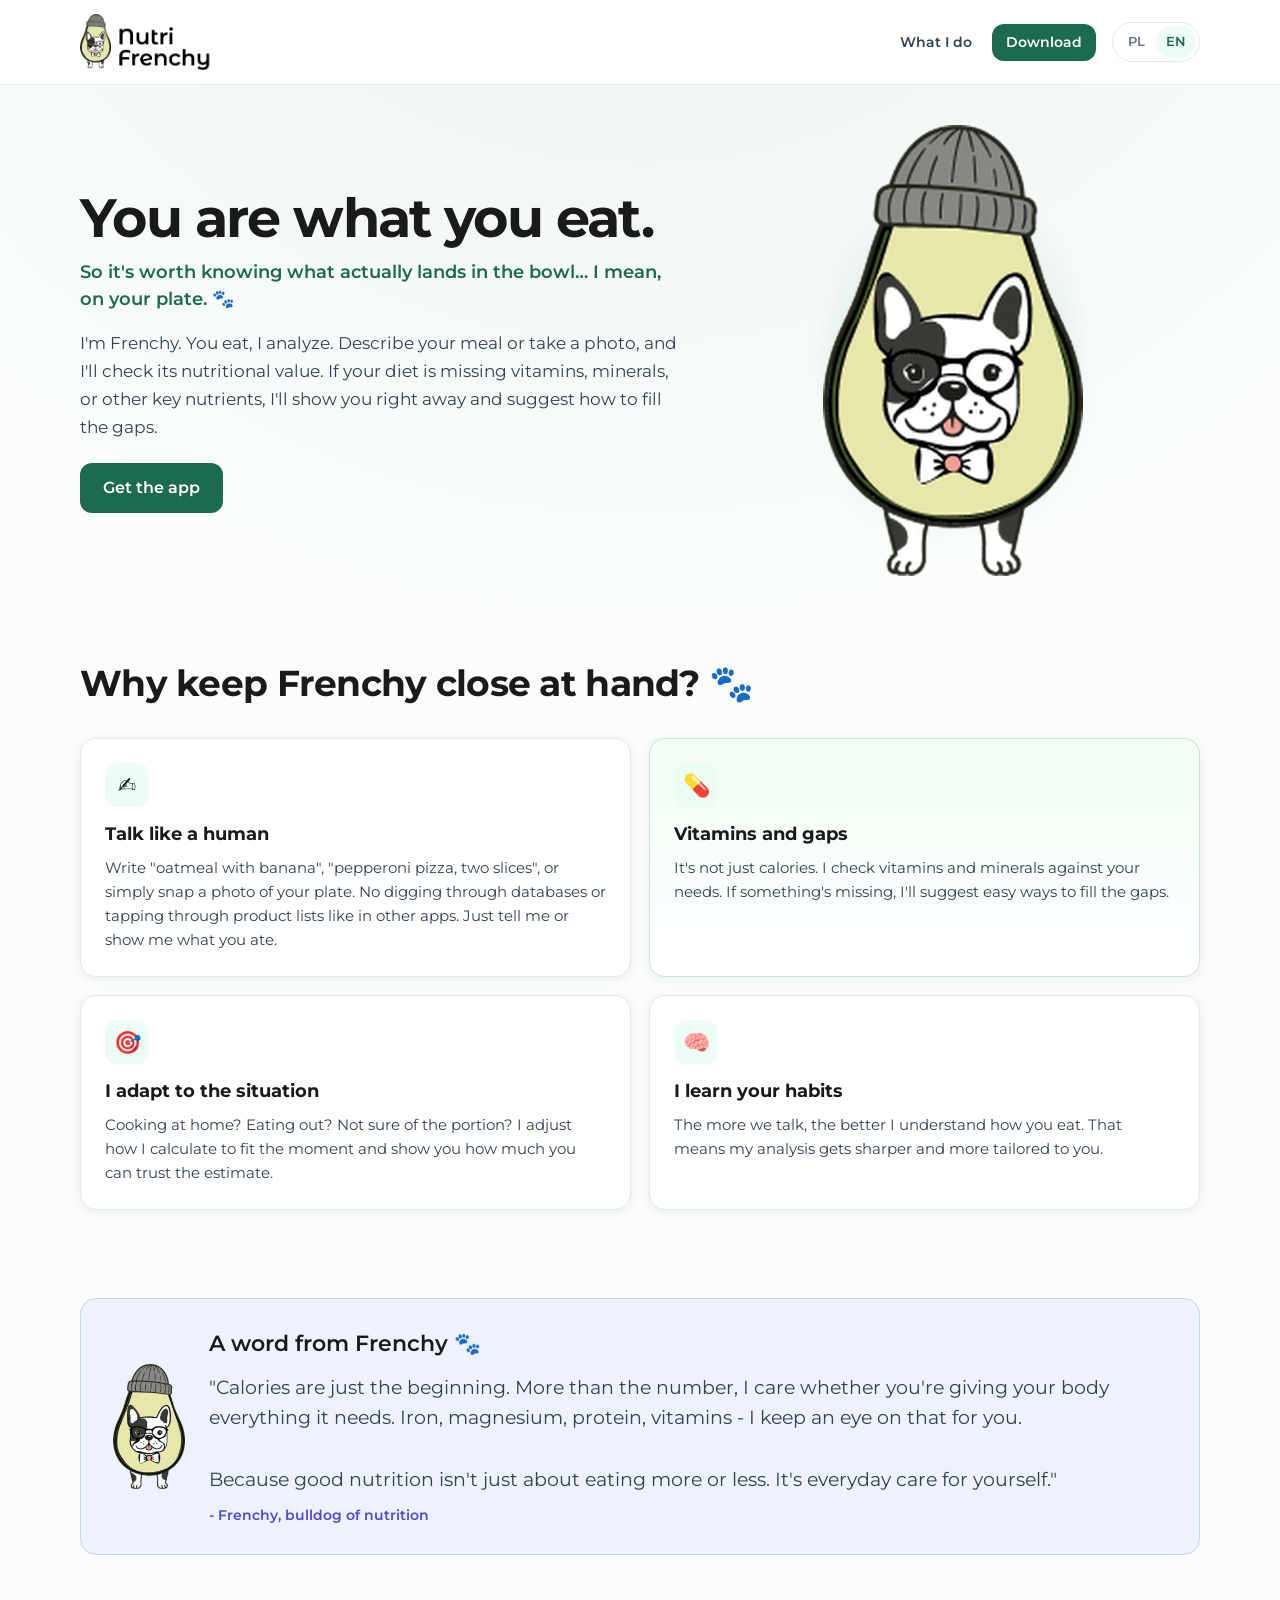
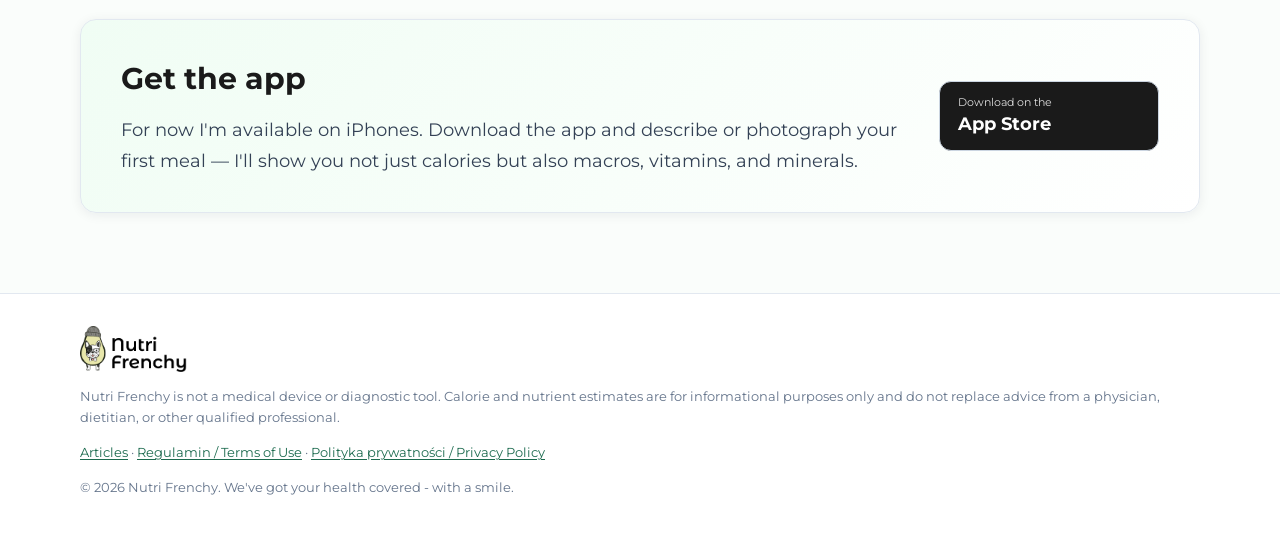
==== index.html @ 0c38caa9 "Update hero copy and sync landing assets from monorepo. Refresh PL hero intro/lead text and bump i18" ====
<!DOCTYPE html>
<html lang="pl">
<head>
  <meta charset="utf-8" />
  <meta name="viewport" content="width=device-width, initial-scale=1" />
  <meta name="description" content="Nutri Frenchy - aplikacja do liczenia kalorii, makroskładników, witamin i minerałów. Wpisuj posiłki tekstem i śledź niedobory prostym językiem." />
  <meta name="keywords" content="liczenie kalorii, makroskładniki, witaminy, minerały, odżywianie, dziennik posiłków, Nutri Frenchy, niedobory" />
  <meta name="author" content="Nutri Frenchy" />
  <meta name="robots" content="index, follow, max-image-preview:large, max-snippet:-1" />
  <meta name="theme-color" content="#1d6b4f" />
  <meta property="og:type" content="website" />
  <meta property="og:site_name" content="Nutri Frenchy" />
  <meta property="og:title" content="Nutri Frenchy - Twój buldog od kalorii i witamin" />
  <meta property="og:description" content="Liczenie kalorii i składników odżywczych prostym językiem. Analizuj posiłki, makro, witaminy i minerały." />
  <meta property="og:url" content="https://nutrifrenchy.org/" />
  <meta property="og:image" content="https://nutrifrenchy.org/assets/logo-wordmark.png" />
  <meta property="og:image:alt" content="Logo Nutri Frenchy" />
  <meta property="og:locale" content="pl_PL" />
  <meta property="og:locale:alternate" content="en_US" />
  <meta name="twitter:card" content="summary_large_image" />
  <meta name="twitter:title" content="Nutri Frenchy - Twój buldog od kalorii i witamin" />
  <meta name="twitter:description" content="Liczenie kalorii, makro i witamin prostym językiem." />
  <meta name="twitter:image" content="https://nutrifrenchy.org/assets/logo-wordmark.png" />
  <title>Nutri Frenchy - Twój buldog od kalorii i witamin</title>
  <link rel="canonical" href="https://nutrifrenchy.org/" />
  <link rel="alternate" hreflang="pl" href="https://nutrifrenchy.org/" />
  <link rel="alternate" hreflang="en" href="https://nutrifrenchy.org/?lang=en" />
  <link rel="alternate" hreflang="x-default" href="https://nutrifrenchy.org/" />
  <link rel="icon" href="/assets/favicon.png" type="image/png" />
  <link rel="preconnect" href="https://fonts.googleapis.com" />
  <link rel="preconnect" href="https://fonts.gstatic.com" crossorigin />
  <link href="https://fonts.googleapis.com/css2?family=Montserrat:wght@400;600;700&display=swap" rel="stylesheet" />
  <link rel="stylesheet" href="/styles.css?v=13" />
  <script type="application/ld+json">
    {
      "@context": "https://schema.org",
      "@graph": [
        {
          "@type": "WebSite",
          "name": "Nutri Frenchy",
          "url": "https://nutrifrenchy.org/",
          "inLanguage": ["pl", "en"],
          "description": "Aplikacja do analizy posiłków, kalorii, makroskładników, witamin i minerałów prostym językiem."
        },
        {
          "@type": "SoftwareApplication",
          "name": "Nutri Frenchy",
          "applicationCategory": "HealthApplication",
          "operatingSystem": "iOS",
          "description": "Dziennik posiłków z analizą kalorii, makro, witamin i minerałów. Wpisujesz posiłek tekstem - Frenchy tłumaczy go na wartości odżywcze.",
          "offers": {
            "@type": "Offer",
            "price": "0",
            "priceCurrency": "PLN"
          },
          "url": "https://nutrifrenchy.org/"
        }
      ]
    }
  </script>
</head>
<body>
  <header class="site-header">
    <div class="container header-inner">
      <a class="brand" href="#top" data-i18n-aria="a11y.home" aria-label="Nutri Frenchy - strona główna">
        <img src="/assets/logo-wordmark.png" alt="Nutri Frenchy" class="brand-logo brand-logo--wordmark" width="586" height="244" />
      </a>
      <div class="header-actions">
        <nav class="header-nav" data-i18n-aria="a11y.nav" aria-label="Nawigacja">
          <a href="#features" data-i18n="nav.features">Co potrafię</a>
          <a href="#beta" data-i18n="nav.beta" class="is-temporarily-hidden" hidden>Dołącz do rodziny</a>
          <a href="#download" class="nav-cta" data-i18n="nav.download">Pobierz</a>
        </nav>
        <div class="lang-switch" role="group" data-i18n-aria="a11y.langSwitch" aria-label="Wybierz język">
          <button type="button" class="lang-btn lang-btn--active" data-lang="pl" aria-pressed="true">PL</button>
          <button type="button" class="lang-btn" data-lang="en" aria-pressed="false">EN</button>
        </div>
      </div>
    </div>
  </header>

  <main id="top">
    <section class="hero">
      <div class="container hero-grid">
        <div class="hero-copy">
          <h1 data-i18n="hero.title1">Jesteś tym, co jesz.</h1>
          <p class="hero-intro" data-i18n="hero.intro">
            Twoje jedzenie mówi więcej, niż myślisz.
          </p>
          <p class="hero-lead" data-i18n="hero.lead">
            Opisz posiłek albo zrób zdjęcie — Frenchy pokaże nie tylko co w nim jest, ale też jak Twoje nawyki żywieniowe wyglądają w czasie. Bo prawdziwa zmiana zaczyna się od zobaczenia wzorca, nie od liczenia kalorii.
          </p>
          <div class="hero-actions">
            <a class="btn btn-primary" href="#download" data-i18n="hero.ctaDownload">Pobierz aplikację</a>
            <a class="btn btn-outline is-temporarily-hidden" href="#beta" data-i18n="hero.ctaBeta" hidden>Dołącz do rodziny</a>
          </div>
        </div>
        <div class="hero-visual" aria-hidden="true">
          <div class="hero-orbit">
            <div class="mascot-glow"></div>
            <img
              src="/assets/mascot.png?v=4"
              srcset="/assets/mascot.png?v=4 1x, /assets/mascot@2x.png?v=4 2x"
              alt=""
              class="hero-mascot"
              width="519"
              height="901"
            />
          </div>
        </div>
      </div>
    </section>

    <section id="features" class="features">
      <div class="container">
        <div class="section-head">
          <h2 data-i18n="features.title">Dlaczego warto mieć Frenchy'ego pod ręką? 🐾</h2>
        </div>
        <div class="feature-grid">
          <article class="feature-card">
            <div class="feature-icon" aria-hidden="true">✍️</div>
            <h3 data-i18n="features.text.title">Mówisz po ludzku</h3>
            <p data-i18n="features.text.body">
              Napisz „owsianka z bananem”, „pizza z salami, dwa kawałki” albo po prostu zrób zdjęcie talerza. Zero przeszukiwania baz i klikania przez listy produktów jak w innych aplikacjach. Po prostu opowiedz mi albo pokaż, co zjadłeś.
            </p>
          </article>
          <article class="feature-card feature-card--highlight">
            <div class="feature-icon" aria-hidden="true">💊</div>
            <h3 data-i18n="features.vitamins.title">Witaminy i niedobory</h3>
            <p data-i18n="features.vitamins.body">
              To nie tylko kalorie. Sprawdzam witaminy, minerały i porównuję je z Twoim zapotrzebowaniem. Jeśli czegoś brakuje, podpowiem, jak łatwo uzupełnić niedobory.
            </p>
          </article>
          <article class="feature-card">
            <div class="feature-icon" aria-hidden="true">🎯</div>
            <h3 data-i18n="features.modes.title">Dopasowuję się do sytuacji</h3>
            <p data-i18n="features.modes.body">
              Gotujesz w domu? Jesz na mieście? Nie znasz dokładnej porcji? Dopasowuję sposób liczenia do sytuacji i pokazuję, jak bardzo można ufać szacunkom.
            </p>
          </article>
          <article class="feature-card">
            <div class="feature-icon" aria-hidden="true">🧠</div>
            <h3 data-i18n="features.learning.title">Poznaję Twoje nawyki</h3>
            <p data-i18n="features.learning.body">
              Im częściej rozmawiamy, tym lepiej rozumiem Twój sposób odżywiania. Dzięki temu moje analizy stają się coraz trafniejsze i bardziej dopasowane do Ciebie.
            </p>
          </article>
        </div>
      </div>
    </section>

    <section class="quote-band">
      <div class="container quote-inner">
        <img
          src="/assets/mascot.png?v=4"
          srcset="/assets/mascot.png?v=4 1x, /assets/mascot@2x.png?v=4 2x"
          alt=""
          class="quote-mascot"
          width="519"
          height="901"
          aria-hidden="true"
        />
        <div class="quote-content">
          <h2 class="quote-title" data-i18n="quote.title">Słowo od Frenchy'ego 🐾</h2>
          <blockquote>
            <p data-i18n="quote.text">
              „Kalorie to dopiero początek. Bardziej niż liczba interesuje mnie, czy dostarczasz organizmowi wszystko, czego potrzebuje. Żelazo, magnez, białko, witaminy - pilnuję tego za Ciebie.

              Bo dobre odżywianie to nie tylko mniej lub więcej kalorii. To codzienna troska o siebie.”
            </p>
            <footer data-i18n="quote.author">- Frenchy, buldog od odżywiania</footer>
          </blockquote>
        </div>
      </div>
    </section>

    <section id="beta" class="beta is-temporarily-hidden" hidden>
      <!-- Tymczasowo ukryte — przywróć: usuń class="is-temporarily-hidden" i atrybut hidden -->
      <div class="container beta-grid">
        <div class="beta-copy">
          <h2 data-i18n="beta.title">Zostań członkiem rodziny Frenchy'ego 🐾</h2>
          <p data-i18n="beta.lead1">
            Pomóż mi rozwijać Nutri Frenchy. W zamian za regularny feedback otrzymasz bezpłatny, stały dostęp do aplikacji oraz możliwość testowania wszystkich nowych funkcji przed ich oficjalną premierą.
          </p>
          <p data-i18n="beta.lead2">
            To mała społeczność osób, które od samego początku współtworzą Frenchy'ego.
          </p>
        </div>
        <form id="beta-form" class="beta-form card" novalidate>
          <label for="beta-email" data-i18n="beta.emailLabel">Twój e-mail</label>
          <input
            id="beta-email"
            name="email"
            type="email"
            inputmode="email"
            autocomplete="email"
            data-i18n-placeholder="beta.emailPlaceholder"
            placeholder="np. ty@example.com"
            required
          />
          <button type="submit" class="btn btn-primary btn-full" data-i18n="beta.submit">Dołącz do rodziny</button>
          <p id="beta-message" class="form-message" role="status" aria-live="polite"></p>
          <p class="form-note" data-i18n="beta.note">Zapisując się akceptujesz kontakt w sprawie bety. Resztę regulaminu masz w aplikacji.</p>
        </form>
      </div>
    </section>

    <section id="download" class="download">
      <div class="container download-inner card">
        <div class="download-copy">
          <h2 data-i18n="download.title">Pobierz aplikację</h2>
          <p data-i18n="download.lead">
            Na początek jestem dostępny na iPhone'ach. Pobierz aplikację i opisz albo sfotografuj swój pierwszy posiłek — a ja pokażę Ci nie tylko kalorie, ale też makroskładniki, witaminy i minerały.
          </p>
        </div>
        <div class="store-buttons">
          <a id="app-store-link" class="store-btn store-btn--apple" href="#" target="_blank" rel="noopener noreferrer" hidden>
            <span class="store-btn-label" data-i18n="download.storeLabel">Pobierz w</span>
            <span class="store-btn-name">App Store</span>
          </a>
        </div>
      </div>
    </section>
  </main>

  <footer class="site-footer">
    <div class="container footer-inner">
      <img src="/assets/logo-wordmark.png" alt="Nutri Frenchy" class="footer-logo" width="586" height="244" />
      <p class="footer-disclaimer" data-i18n="footer.disclaimer">
        Nutri Frenchy nie jest urządzeniem medycznym ani narzędziem diagnostycznym.
        Szacunki kaloryczności i składu odżywczego mają charakter orientacyjny
        i nie zastępują porady lekarza ani dietetyka.
      </p>
      <p class="footer-copy">
        <a class="footer-link" href="/articles" data-i18n="footer.articles">Artykuły</a>
        ·
        <a class="footer-link" href="/terms">Regulamin / Terms of Use</a>
        ·
        <a class="footer-link" href="/privacy">Polityka prywatności / Privacy Policy</a>
      </p>
      <p class="footer-copy">© <span id="year"></span> Nutri Frenchy. <span data-i18n="footer.copy">Dbamy o Twoje zdrowie - z uśmiechem.</span></p>
    </div>
  </footer>

  <script src="/config.js"></script>
  <script src="/i18n.js?v=13"></script>
  <script src="/app.js?v=8"></script>
</body>
</html>
---- styles.css ----
:root {
  --brand: #1d6b4f;
  --brand-pressed: #165a42;
  --screen: #ffffff;
  --screen-subtle: #fafdfb;
  --action-subtle: #ecfdf5;
  --action-subtle-light: #f0fdf4;
  --selection: #4f46e5;
  --selection-bg: #eef2ff;
  --text-primary: #1a1a1a;
  --text-secondary: #334155;
  --text-muted: #64748b;
  --border-light: #e2e8f0;
  --border-medium: #cbd5e1;
  --error: #c1121f;
  --success: #16a34a;
  --radius-button: 12px;
  --radius-card: 16px;
  --radius-input: 14px;
  --shadow-card: 0 2px 12px rgba(15, 23, 42, 0.07);
  --shadow-soft: 0 8px 32px rgba(29, 107, 79, 0.12);
  --font: "Montserrat", system-ui, -apple-system, sans-serif;
  --container: min(1120px, calc(100% - 40px));
}

/* Tymczasowe ukrycie sekcji / CTA (np. beta). Usuń class + atrybut hidden, żeby przywrócić. */
.is-temporarily-hidden,
[hidden].is-temporarily-hidden {
  display: none !important;
}

*,
*::before,
*::after {
  box-sizing: border-box;
}

html {
  scroll-behavior: smooth;
}

body {
  margin: 0;
  font-family: var(--font);
  color: var(--text-primary);
  background:
    radial-gradient(ellipse 80% 50% at 50% -20%, rgba(29, 107, 79, 0.08), transparent),
    var(--screen-subtle);
  line-height: 1.5;
}

img {
  max-width: 100%;
  height: auto;
  display: block;
}

a {
  color: inherit;
  text-decoration: none;
}

.container {
  width: var(--container);
  margin-inline: auto;
}

.card {
  background: var(--screen);
  border: 1px solid var(--border-light);
  border-radius: var(--radius-card);
  box-shadow: var(--shadow-card);
}

.site-header {
  position: sticky;
  top: 0;
  z-index: 20;
  background: #ffffff;
  border-bottom: 1px solid rgba(226, 232, 240, 0.8);
}

.header-inner {
  display: flex;
  align-items: center;
  justify-content: space-between;
  gap: 16px;
  padding: 14px 0;
}

.header-actions {
  display: flex;
  align-items: center;
  gap: 16px;
}

.lang-switch {
  display: inline-flex;
  padding: 3px;
  border: 1px solid var(--border-light);
  border-radius: 999px;
  background: var(--screen);
}

.lang-btn {
  min-width: 40px;
  padding: 6px 10px;
  border: 0;
  border-radius: 999px;
  background: transparent;
  color: var(--text-muted);
  font: inherit;
  font-size: 13px;
  font-weight: 600;
  cursor: pointer;
  transition: background 0.15s ease, color 0.15s ease;
}

.lang-btn:hover {
  color: var(--text-secondary);
}

.lang-btn--active {
  background: var(--action-subtle);
  color: var(--brand);
}

.brand {
  display: inline-flex;
  align-items: center;
  min-width: 0;
}

.brand-logo {
  width: auto;
  height: 44px;
}

.brand-logo--wordmark {
  height: 56px;
  max-width: min(240px, 62vw);
}

.header-nav {
  display: flex;
  align-items: center;
  gap: 20px;
  font-size: 14px;
  font-weight: 600;
  color: var(--text-secondary);
}

.header-nav a:hover {
  color: var(--brand);
}

.nav-cta {
  padding: 8px 14px;
  border-radius: var(--radius-button);
  background: var(--brand);
  color: #fff !important;
}

.nav-cta:hover {
  background: var(--brand-pressed);
}

.hero {
  padding: 40px 0 56px;
}

.hero-grid {
  display: grid;
  grid-template-columns: 1.1fr 0.9fr;
  gap: 24px;
  align-items: center;
}

.eyebrow {
  display: inline-block;
  margin: 0 0 12px;
  padding: 6px 12px;
  border-radius: 999px;
  background: var(--action-subtle);
  color: var(--brand);
  font-size: 14px;
  font-weight: 600;
}

.hero-copy h1 {
  margin: 0 0 12px;
  max-width: none;
  font-size: clamp(2.15rem, 4.8vw, 3.35rem);
  line-height: 1.08;
  letter-spacing: -0.03em;
  text-wrap: balance;
}

.hero-copy .accent {
  color: var(--brand);
}

.hero-intro {
  margin: 0 0 16px;
  font-size: 18px;
  font-weight: 600;
  line-height: 1.5;
  color: var(--brand);
}

.hero-lead {
  margin: 0 0 14px;
  max-width: 38rem;
  font-size: 17px;
  line-height: 1.65;
  color: var(--text-secondary);
}

.hero-lead:last-of-type {
  margin-bottom: 22px;
}

.hero-actions {
  display: flex;
  flex-wrap: wrap;
  gap: 12px;
}

.btn {
  display: inline-flex;
  align-items: center;
  justify-content: center;
  min-height: 48px;
  padding: 12px 22px;
  border-radius: var(--radius-button);
  border: 1px solid transparent;
  font-size: 16px;
  font-weight: 600;
  cursor: pointer;
  transition: transform 0.15s ease, background 0.15s ease, border-color 0.15s ease;
}

.btn:hover {
  transform: translateY(-1px);
}

.btn-primary {
  background: var(--brand);
  color: #fff;
}

.btn-primary:hover {
  background: var(--brand-pressed);
}

.btn-outline {
  background: var(--screen);
  color: var(--brand);
  border-color: var(--brand);
}

.btn-outline:hover {
  background: var(--action-subtle-light);
}

.btn-full {
  width: 100%;
}

.hero-visual {
  position: relative;
  display: flex;
  justify-content: center;
  align-items: center;
  min-height: 320px;
}

.hero-orbit {
  position: relative;
  display: flex;
  align-items: center;
  justify-content: center;
}

.mascot-glow {
  position: absolute;
  inset: 8% 0 0;
  background: radial-gradient(circle, rgba(29, 107, 79, 0.16), transparent 72%);
  border-radius: 50%;
  filter: blur(8px);
}

.hero-mascot {
  position: relative;
  z-index: 1;
  width: min(260px, 48vw);
  height: auto;
  animation: float 4s ease-in-out infinite;
}

.features {
  padding: 24px 0 72px;
}

.section-head {
  max-width: none;
  margin-bottom: 28px;
}

.section-head h2 {
  margin: 0 0 10px;
  max-width: 52rem;
  font-size: clamp(1.7rem, 3.2vw, 2.25rem);
  letter-spacing: -0.02em;
  text-wrap: balance;
}

.section-head p {
  margin: 0;
  color: var(--text-muted);
  font-size: 16px;
}

.feature-grid {
  display: grid;
  grid-template-columns: repeat(2, minmax(0, 1fr));
  gap: 18px;
}

.feature-card {
  padding: 24px;
  background: var(--screen);
  border: 1px solid var(--border-light);
  border-radius: var(--radius-card);
  box-shadow: var(--shadow-card);
  transition: transform 0.2s ease, box-shadow 0.2s ease;
}

.feature-card:hover {
  transform: translateY(-2px);
  box-shadow: 0 10px 28px rgba(15, 23, 42, 0.08);
}

.feature-card--highlight {
  background: linear-gradient(180deg, var(--action-subtle-light), var(--screen));
  border-color: rgba(29, 107, 79, 0.18);
}

.feature-icon {
  width: 44px;
  height: 44px;
  display: grid;
  place-items: center;
  margin-bottom: 14px;
  border-radius: 12px;
  background: var(--action-subtle);
  font-size: 22px;
}

.feature-card h3 {
  margin: 0 0 8px;
  font-size: 18px;
}

.feature-card p {
  margin: 0;
  color: var(--text-secondary);
  font-size: 15px;
  line-height: 1.6;
}

.quote-band {
  padding: 16px 0 64px;
}

.quote-inner {
  display: flex;
  align-items: center;
  gap: 24px;
  padding: 28px 32px;
  background: var(--selection-bg);
  border: 1px solid #c7d2fe;
  border-radius: var(--radius-card);
}

.quote-mascot {
  flex-shrink: 0;
  width: 72px;
}

.quote-content {
  min-width: 0;
}

.quote-title {
  margin: 0 0 12px;
  font-size: clamp(1.1rem, 2.4vw, 1.35rem);
  font-weight: 600;
}

.quote-inner blockquote {
  margin: 0;
}

.quote-inner blockquote p {
  margin: 0 0 10px;
  font-size: clamp(1rem, 2.2vw, 1.2rem);
  white-space: pre-line;
  line-height: 1.6;
  color: var(--text-secondary);
}

.quote-inner footer {
  font-size: 14px;
  font-weight: 600;
  color: var(--selection);
}

.articles {
  padding: 8px 0 72px;
}

.article-grid {
  display: grid;
  grid-template-columns: repeat(3, minmax(0, 1fr));
  gap: 16px;
}

.article-card {
  padding: 22px;
  border-radius: var(--radius-card);
  border: 1px solid var(--border-light);
  background: var(--screen);
  box-shadow: var(--shadow-card);
}

.article-kicker {
  margin: 0 0 10px;
  color: var(--brand);
  font-size: 12px;
  font-weight: 700;
  text-transform: uppercase;
  letter-spacing: 0.04em;
}

.article-card h3 {
  margin: 0 0 10px;
  font-size: 18px;
  line-height: 1.35;
}

.article-card h3 a {
  color: inherit;
}

.article-card h3 a:hover {
  color: var(--brand);
}

.article-card p {
  margin: 0;
  color: var(--text-secondary);
  font-size: 15px;
  line-height: 1.6;
}

.article-link {
  display: inline-block;
  margin-top: 14px;
  color: var(--brand);
  font-size: 14px;
  font-weight: 600;
}

.article-link:hover {
  text-decoration: underline;
  text-underline-offset: 2px;
}

.article-page {
  padding: 28px 0 64px;
}

.article-page .breadcrumb {
  margin: 0 0 18px;
  font-size: 14px;
  color: var(--text-muted);
}

.article-page .breadcrumb a {
  color: var(--brand);
  font-weight: 600;
}

.article-page .article-hero {
  margin-bottom: 28px;
}

.article-page .article-hero h1 {
  margin: 8px 0 12px;
  font-size: clamp(1.7rem, 4vw, 2.4rem);
  line-height: 1.15;
  letter-spacing: -0.02em;
}

.article-page .article-meta {
  margin: 0;
  color: var(--text-muted);
  font-size: 14px;
}

.article-page .article-body {
  max-width: 720px;
}

.article-page .article-body h2 {
  margin: 28px 0 10px;
  font-size: 1.25rem;
}

.article-page .article-body p,
.article-page .article-body li {
  color: var(--text-secondary);
  line-height: 1.75;
}

.article-page .article-body ul {
  margin: 0 0 16px;
  padding-left: 20px;
}

.article-page .article-cta {
  margin-top: 36px;
  padding: 22px 24px;
  border-radius: var(--radius-card);
  border: 1px solid var(--border-light);
  background: var(--action-subtle-light);
}

.article-page .article-cta p {
  margin: 0 0 14px;
  color: var(--text-secondary);
}

.article-page .article-related {
  margin-top: 40px;
  padding-top: 24px;
  border-top: 1px solid var(--border-light);
}

.article-page .article-related h2 {
  margin: 0 0 14px;
  font-size: 1.1rem;
}

.article-page .article-related ul {
  margin: 0;
  padding: 0;
  list-style: none;
}

.article-page .article-related li + li {
  margin-top: 8px;
}

.article-page .article-related a {
  color: var(--brand);
  font-weight: 600;
}

.beta {
  padding: 16px 0 72px;
}

.beta-grid {
  display: grid;
  grid-template-columns: 1.15fr 0.85fr;
  gap: 24px;
  align-items: start;
}

.beta-copy h2 {
  margin: 0 0 12px;
  max-width: none;
  font-size: clamp(1.7rem, 3.2vw, 2.15rem);
  text-wrap: balance;
}

.beta-copy > p {
  margin: 0 0 14px;
  color: var(--text-secondary);
  line-height: 1.65;
}

.beta-perks {
  margin: 0;
  padding-left: 0;
  list-style: none;
  color: var(--text-secondary);
}

.beta-perks li + li {
  margin-top: 8px;
}

.beta-form {
  padding: 18px 18px 16px;
  align-self: start;
}

.beta-form label {
  display: block;
  margin-bottom: 6px;
  font-size: 14px;
  font-weight: 600;
  color: var(--text-secondary);
}

.beta-form input {
  width: 100%;
  margin-bottom: 12px;
  padding: 11px 14px;
  border: 1px solid var(--border-light);
  border-radius: var(--radius-input);
  font: inherit;
  font-size: 16px;
  color: var(--text-primary);
  background: var(--screen);
}

.beta-form input:focus {
  outline: 2px solid rgba(79, 70, 229, 0.35);
  border-color: var(--selection);
}

.form-message {
  min-height: 0;
  margin: 0;
  font-size: 14px;
}

.form-message:not(:empty) {
  margin-top: 10px;
}

.form-message.success {
  color: var(--success);
}

.form-message.error {
  color: var(--error);
}

.form-note {
  margin: 10px 0 0;
  font-size: 12px;
  line-height: 1.5;
  color: var(--text-muted);
}

.download {
  padding: 0 0 80px;
}

.download-inner {
  display: grid;
  grid-template-columns: minmax(0, 1fr) auto;
  align-items: center;
  gap: 40px;
  padding: 36px 40px;
  background: linear-gradient(135deg, var(--action-subtle-light), var(--screen));
}

.download-copy {
  min-width: 0;
}

.download-copy h2 {
  margin: 0 0 14px;
  font-size: clamp(1.5rem, 3vw, 1.9rem);
}

.download-copy p {
  margin: 0;
  max-width: none;
  font-size: clamp(16px, 2.2vw, 18px);
  color: var(--text-secondary);
  line-height: 1.7;
}

.store-buttons {
  display: flex;
  flex-shrink: 0;
  flex-direction: column;
  gap: 12px;
  min-width: 220px;
}

.store-btn {
  display: flex;
  flex-direction: column;
  padding: 12px 18px;
  border-radius: var(--radius-button);
  border: 1px solid var(--border-medium);
  background: var(--text-primary);
  color: #fff;
  transition: transform 0.15s ease, opacity 0.15s ease;
}

.store-btn:hover {
  transform: translateY(-1px);
  opacity: 0.92;
}

.store-btn-label {
  font-size: 11px;
  opacity: 0.85;
}

.store-btn-name {
  font-size: 18px;
  font-weight: 700;
}

.store-btn--google {
  background: #000;
}

.site-footer {
  padding: 32px 0 40px;
  border-top: 1px solid var(--border-light);
  background: var(--screen);
}

.footer-inner {
  display: grid;
  gap: 14px;
  justify-items: start;
}

.footer-logo {
  width: auto;
  height: 46px;
}

.footer-disclaimer,
.footer-copy {
  margin: 0;
  width: 100%;
  max-width: none;
  font-size: 13px;
  line-height: 1.6;
  color: var(--text-muted);
}

.footer-link {
  color: var(--brand);
  text-decoration: underline;
  text-underline-offset: 2px;
}

@keyframes float {
  0%,
  100% {
    transform: translateY(0);
  }
  50% {
    transform: translateY(-10px);
  }
}

@media (max-width: 900px) {
  .hero-grid,
  .article-grid,
  .beta-grid,
  .download-inner {
    grid-template-columns: 1fr;
  }

  .hero-visual {
    order: -1;
    min-height: 280px;
  }

  .feature-grid {
    grid-template-columns: 1fr;
  }

  .quote-inner {
    flex-direction: column;
    text-align: center;
  }

  .download-inner {
    flex-direction: column;
    align-items: stretch;
  }

  .store-buttons {
    width: 100%;
  }
}

@media (max-width: 640px) {
  .header-nav a:not(.nav-cta) {
    display: none;
  }

  .header-actions {
    gap: 10px;
  }

  .lang-btn {
    min-width: 36px;
    padding: 6px 8px;
  }

  .hero {
    padding-top: 24px;
  }

  .hero-actions {
    flex-direction: column;
  }

  .hero-actions .btn {
    width: 100%;
  }
}
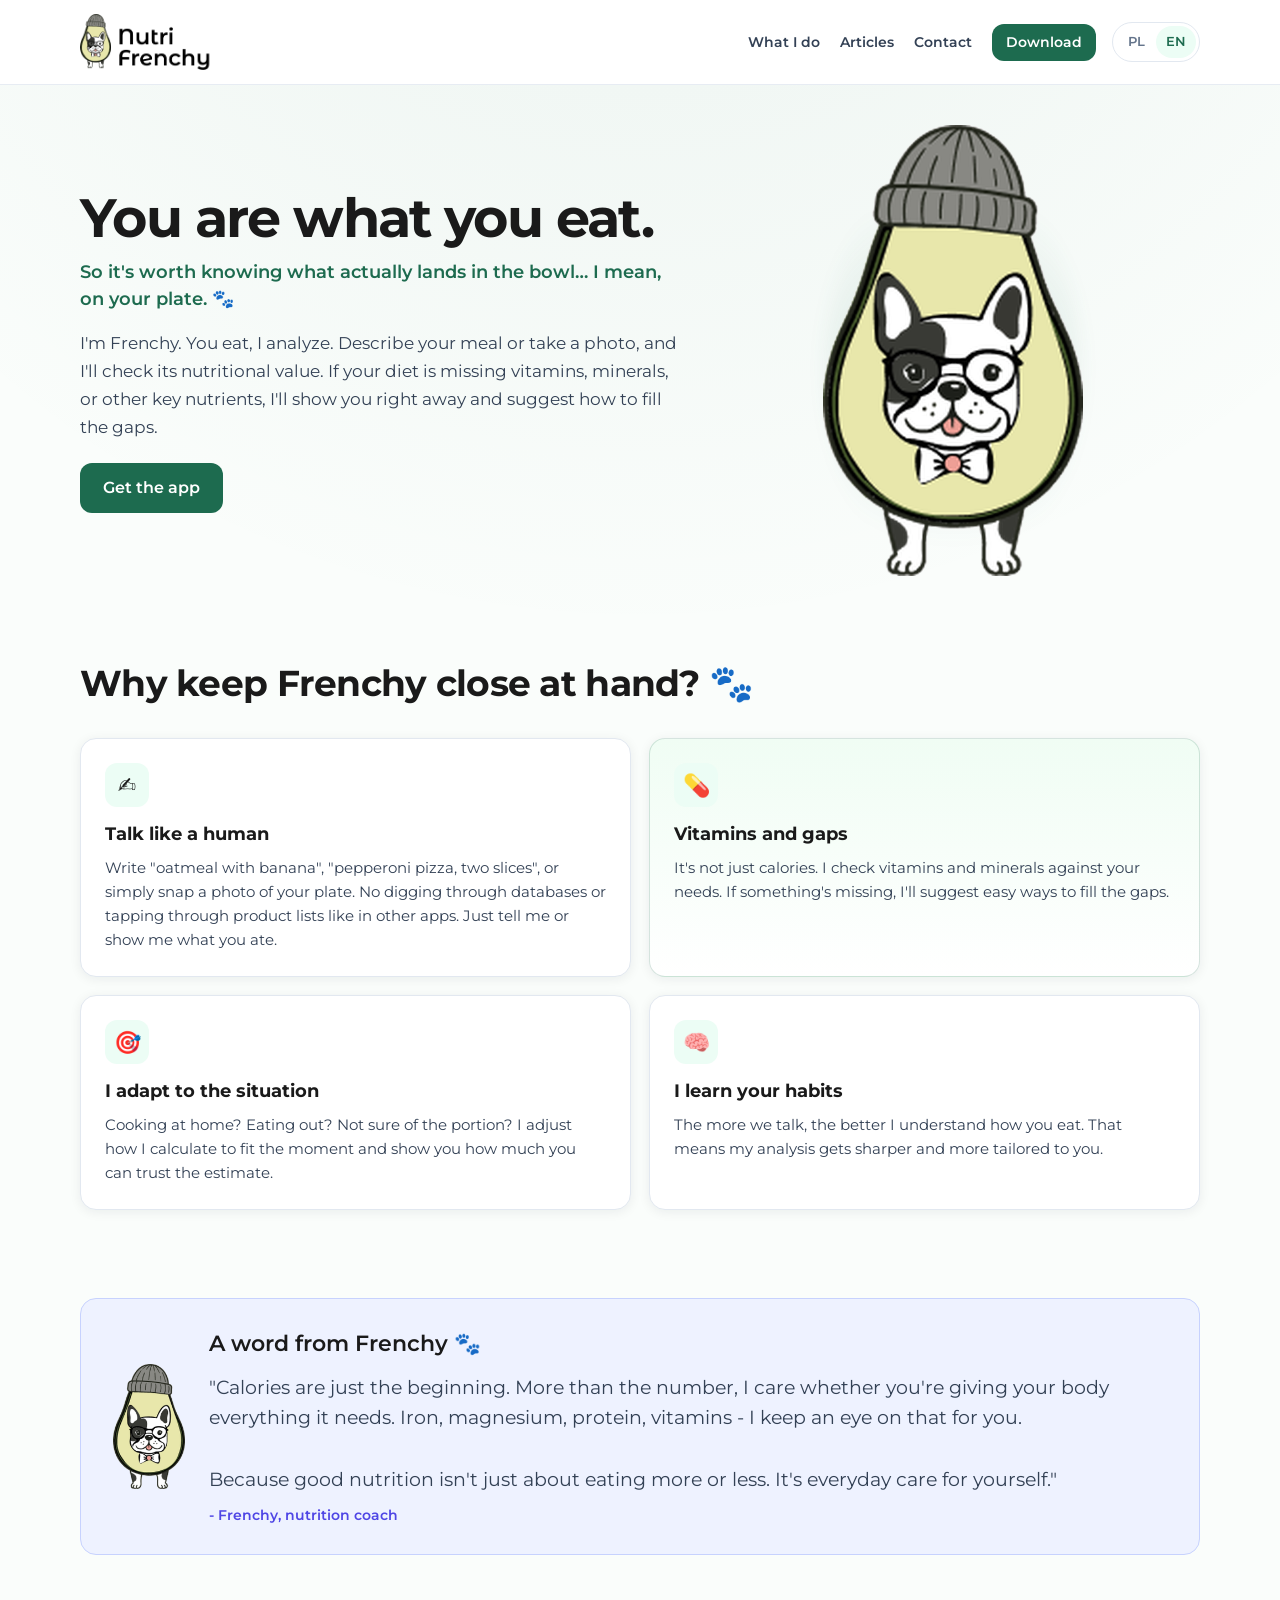
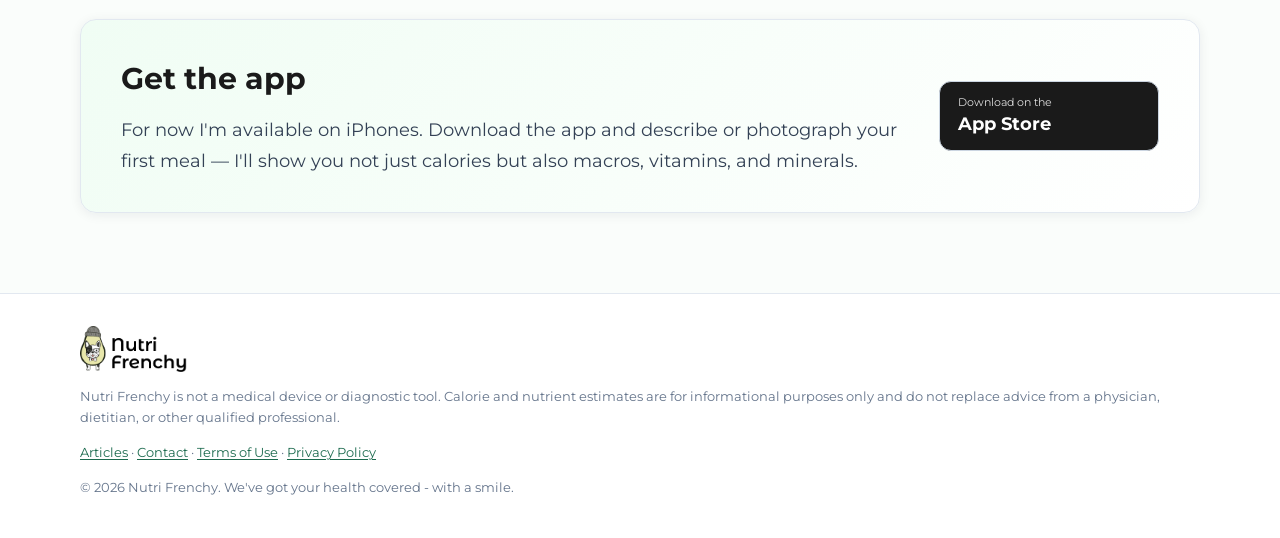
==== commit dde0b6b1: "Add contact page, legal i18n, and articles language fixes. Sync latest lander from nutri-frenchy mon" ====
--- a/index.html
+++ b/index.html
@@ -30,7 +30,7 @@
   <link rel="preconnect" href="https://fonts.googleapis.com" />
   <link rel="preconnect" href="https://fonts.gstatic.com" crossorigin />
   <link href="https://fonts.googleapis.com/css2?family=Montserrat:wght@400;600;700&display=swap" rel="stylesheet" />
-  <link rel="stylesheet" href="/styles.css?v=13" />
+  <link rel="stylesheet" href="/styles.css?v=16" />
   <script type="application/ld+json">
     {
       "@context": "https://schema.org",
@@ -68,6 +68,8 @@
       <div class="header-actions">
         <nav class="header-nav" data-i18n-aria="a11y.nav" aria-label="Nawigacja">
           <a href="#features" data-i18n="nav.features">Co potrafię</a>
+          <a href="/articles" data-i18n="footer.articles">Artykuły</a>
+          <a href="/contact" data-i18n="nav.contact">Kontakt</a>
           <a href="#beta" data-i18n="nav.beta" class="is-temporarily-hidden" hidden>Dołącz do rodziny</a>
           <a href="#download" class="nav-cta" data-i18n="nav.download">Pobierz</a>
         </nav>
@@ -234,16 +236,18 @@
       <p class="footer-copy">
         <a class="footer-link" href="/articles" data-i18n="footer.articles">Artykuły</a>
         ·
-        <a class="footer-link" href="/terms">Regulamin / Terms of Use</a>
+        <a class="footer-link" href="/contact" data-i18n="footer.contact">Kontakt</a>
         ·
-        <a class="footer-link" href="/privacy">Polityka prywatności / Privacy Policy</a>
+        <a class="footer-link" href="/terms" data-i18n="footer.terms">Regulamin</a>
+        ·
+        <a class="footer-link" href="/privacy" data-i18n="footer.privacy">Polityka prywatności</a>
       </p>
       <p class="footer-copy">© <span id="year"></span> Nutri Frenchy. <span data-i18n="footer.copy">Dbamy o Twoje zdrowie - z uśmiechem.</span></p>
     </div>
   </footer>
 
   <script src="/config.js"></script>
-  <script src="/i18n.js?v=13"></script>
-  <script src="/app.js?v=8"></script>
+  <script src="/i18n.js?v=16"></script>
+  <script src="/app.js?v=9"></script>
 </body>
 </html>
--- a/styles.css
+++ b/styles.css
@@ -827,3 +827,199 @@
     width: 100%;
   }
 }
+
+.contact-page {
+  padding: 28px 0 56px;
+}
+
+.contact-layout {
+  max-width: 640px;
+}
+
+.contact-header h1 {
+  margin: 0 0 6px;
+  font-size: clamp(1.8rem, 3.5vw, 2.25rem);
+}
+
+.contact-subtitle {
+  margin: 0 0 20px;
+  color: var(--text-secondary);
+}
+
+.contact-form {
+  padding: 20px;
+  display: flex;
+  flex-direction: column;
+  gap: 12px;
+}
+
+.contact-form label {
+  font-size: 14px;
+  font-weight: 600;
+  color: var(--text-secondary);
+}
+
+.contact-form input[type="email"],
+.contact-form textarea {
+  width: 100%;
+  padding: 12px 14px;
+  border: 1px solid var(--border-light);
+  border-radius: var(--radius-input);
+  font: inherit;
+  font-size: 16px;
+  color: var(--text-primary);
+  background: var(--screen);
+}
+
+.contact-form textarea {
+  min-height: 140px;
+  resize: vertical;
+  line-height: 1.55;
+}
+
+.contact-form input:focus,
+.contact-form textarea:focus {
+  outline: 2px solid rgba(79, 70, 229, 0.35);
+  border-color: var(--selection);
+}
+
+.contact-speech-row {
+  display: flex;
+  align-items: flex-start;
+  gap: 6px;
+  margin-bottom: 4px;
+}
+
+.contact-mascot {
+  width: 80px;
+  height: auto;
+  flex-shrink: 0;
+}
+
+.contact-bubble-wrap {
+  flex: 1;
+  display: flex;
+  align-items: flex-start;
+  margin-top: 10px;
+}
+
+.contact-bubble-tail {
+  width: 0;
+  height: 0;
+  border-top: 7px solid transparent;
+  border-bottom: 7px solid transparent;
+  border-right: 10px solid var(--screen-subtle);
+  margin-top: 10px;
+  flex-shrink: 0;
+}
+
+.contact-bubble {
+  flex: 1;
+  background: var(--screen-subtle);
+  border-radius: 14px;
+  border-top-left-radius: 4px;
+  padding: 12px;
+}
+
+.contact-bubble p {
+  margin: 0;
+  font-size: 14px;
+  line-height: 1.55;
+  color: var(--text-secondary);
+  white-space: pre-line;
+}
+
+.contact-image-add {
+  display: inline-flex;
+  align-items: center;
+  gap: 8px;
+  padding: 10px 14px;
+  border: 1.5px dashed var(--border-light);
+  border-radius: var(--radius-input);
+  background: transparent;
+  color: var(--text-secondary);
+  font: inherit;
+  font-size: 14px;
+  cursor: pointer;
+}
+
+.contact-image-add:hover {
+  border-color: var(--border-medium);
+  color: var(--text-primary);
+}
+
+.contact-image-preview {
+  display: flex;
+  flex-direction: column;
+  gap: 8px;
+}
+
+.contact-image-preview img {
+  width: 100%;
+  max-height: 200px;
+  object-fit: cover;
+  border-radius: var(--radius-input);
+  background: var(--screen-subtle);
+}
+
+.contact-image-actions {
+  display: flex;
+  flex-wrap: wrap;
+  gap: 8px;
+}
+
+.contact-image-pill {
+  padding: 6px 12px;
+  border: 1px solid var(--border-light);
+  border-radius: 999px;
+  background: var(--screen);
+  color: var(--text-secondary);
+  font: inherit;
+  font-size: 13px;
+  font-weight: 600;
+  cursor: pointer;
+}
+
+.contact-image-pill--danger {
+  border-color: rgba(193, 18, 31, 0.35);
+  color: var(--error);
+}
+
+.contact-success {
+  display: flex;
+  align-items: flex-start;
+  gap: 12px;
+  padding: 20px;
+  margin-bottom: 16px;
+}
+
+.contact-success-icon {
+  display: inline-flex;
+  align-items: center;
+  justify-content: center;
+  width: 28px;
+  height: 28px;
+  border-radius: 50%;
+  background: rgba(22, 163, 74, 0.12);
+  color: var(--success);
+  font-weight: 700;
+  flex-shrink: 0;
+}
+
+.contact-success p {
+  margin: 0;
+  color: var(--text-secondary);
+  line-height: 1.55;
+}
+
+.sr-only {
+  position: absolute;
+  width: 1px;
+  height: 1px;
+  padding: 0;
+  margin: -1px;
+  overflow: hidden;
+  clip: rect(0, 0, 0, 0);
+  white-space: nowrap;
+  border: 0;
+}
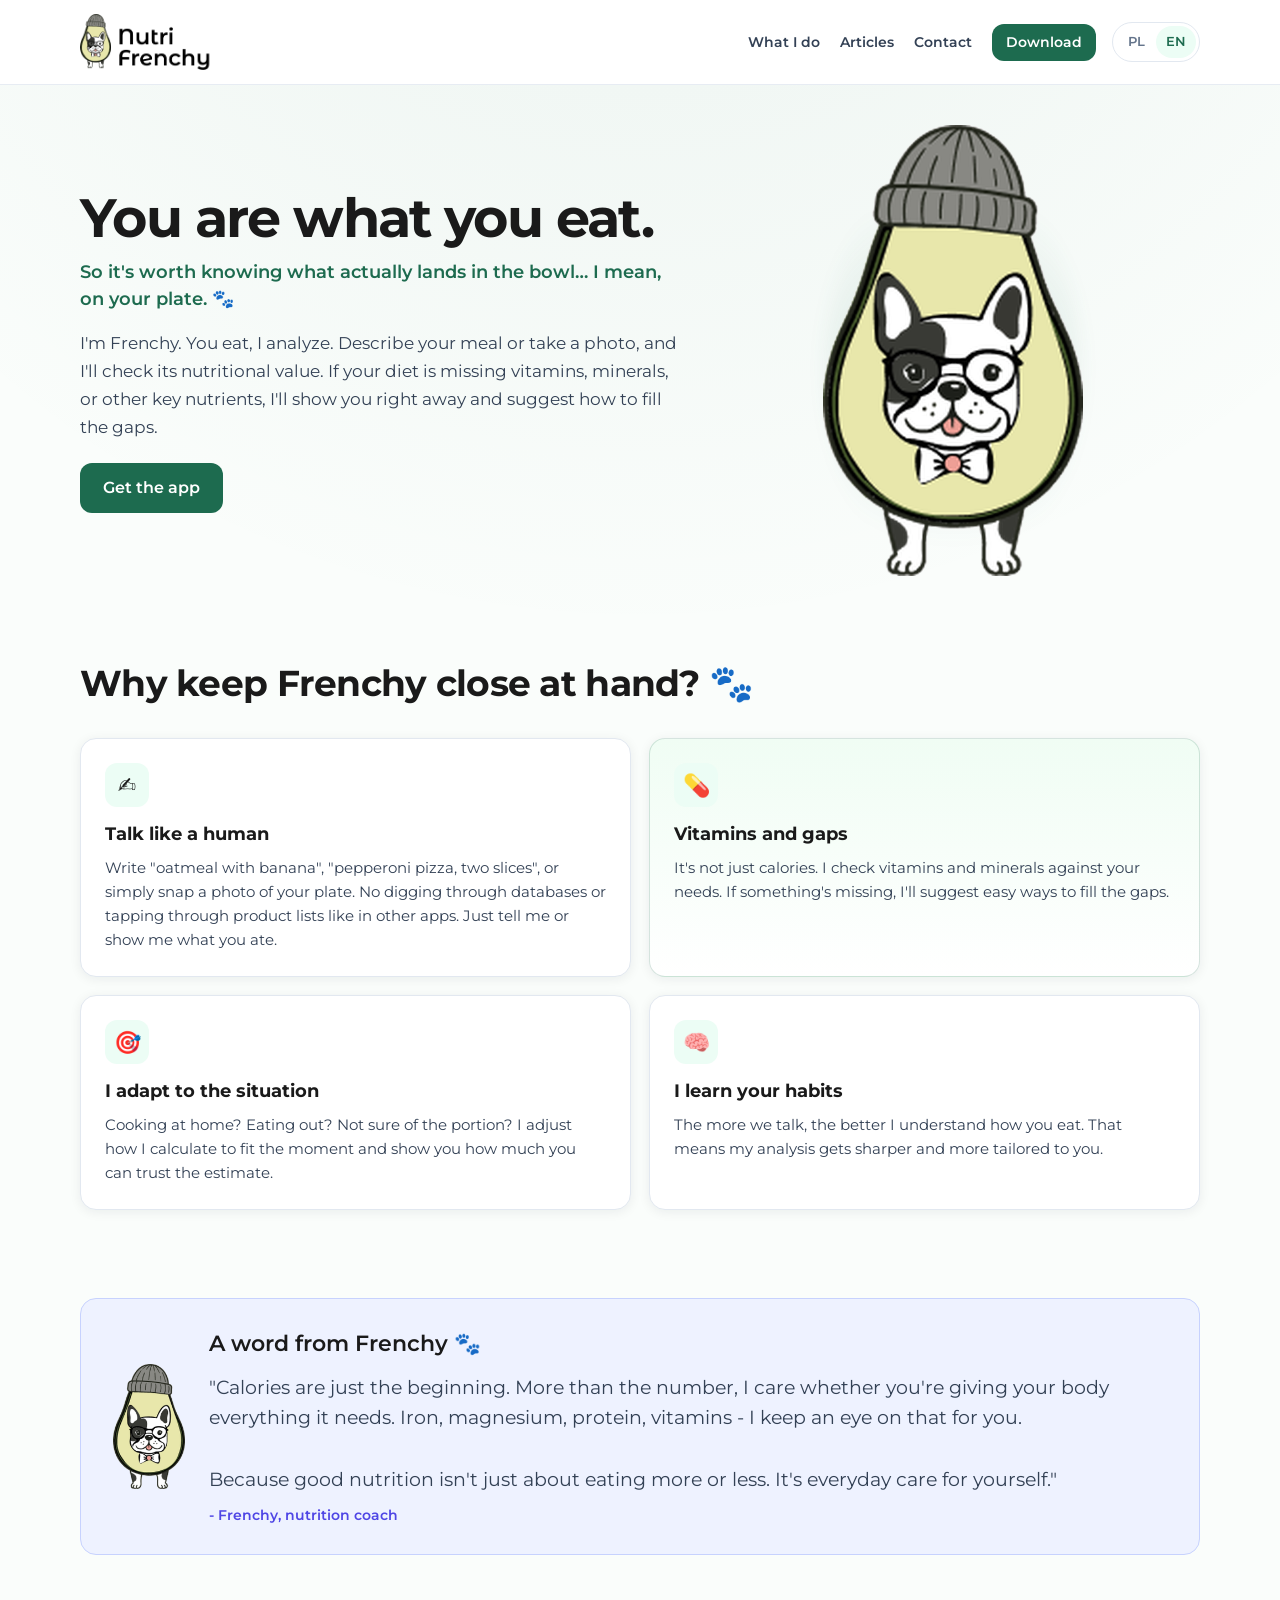
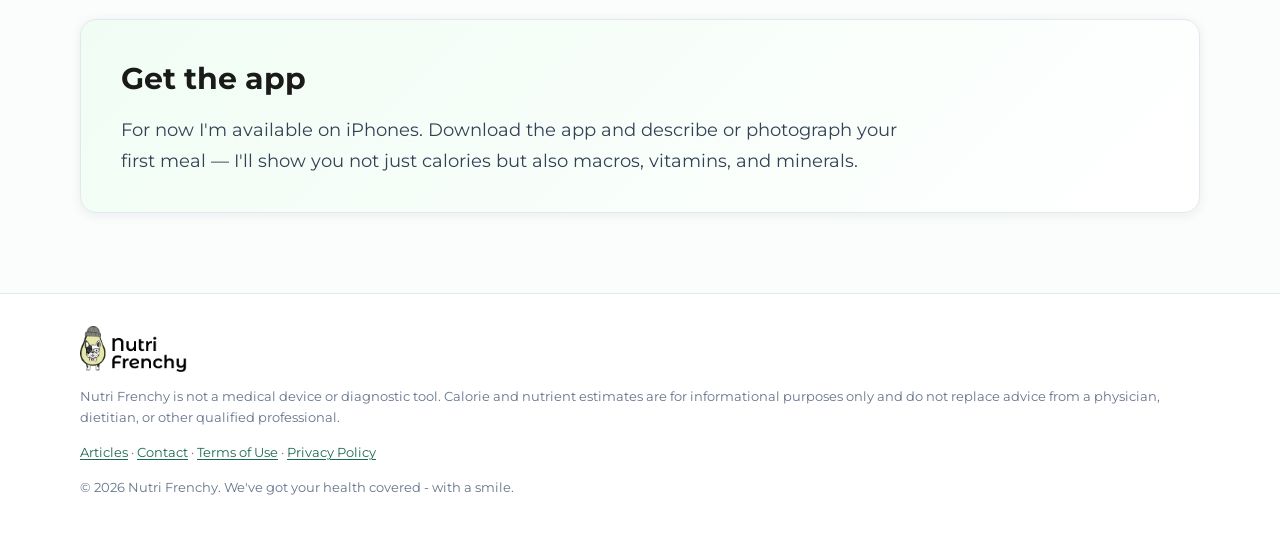
==== commit 9941a40b: "Unify nav, footer, and contact UX across all landing pages. Same header menu with active tab highlig" ====
--- a/index.html
+++ b/index.html
@@ -30,7 +30,7 @@
   <link rel="preconnect" href="https://fonts.googleapis.com" />
   <link rel="preconnect" href="https://fonts.gstatic.com" crossorigin />
   <link href="https://fonts.googleapis.com/css2?family=Montserrat:wght@400;600;700&display=swap" rel="stylesheet" />
-  <link rel="stylesheet" href="/styles.css?v=16" />
+  <link rel="stylesheet" href="/styles.css?v=17" />
   <script type="application/ld+json">
     {
       "@context": "https://schema.org",
@@ -67,11 +67,11 @@
       </a>
       <div class="header-actions">
         <nav class="header-nav" data-i18n-aria="a11y.nav" aria-label="Nawigacja">
-          <a href="#features" data-i18n="nav.features">Co potrafię</a>
-          <a href="/articles" data-i18n="footer.articles">Artykuły</a>
-          <a href="/contact" data-i18n="nav.contact">Kontakt</a>
+          <a href="/#features" data-nav="features" data-i18n="nav.features">Co potrafię</a>
+          <a href="/articles" data-nav="articles" data-i18n="footer.articles">Artykuły</a>
+          <a href="/contact" data-nav="contact" data-i18n="nav.contact">Kontakt</a>
           <a href="#beta" data-i18n="nav.beta" class="is-temporarily-hidden" hidden>Dołącz do rodziny</a>
-          <a href="#download" class="nav-cta" data-i18n="nav.download">Pobierz</a>
+          <a href="#download" data-nav="download" class="nav-cta" data-i18n="nav.download">Pobierz</a>
         </nav>
         <div class="lang-switch" role="group" data-i18n-aria="a11y.langSwitch" aria-label="Wybierz język">
           <button type="button" class="lang-btn lang-btn--active" data-lang="pl" aria-pressed="true">PL</button>
@@ -247,7 +247,8 @@
   </footer>
 
   <script src="/config.js"></script>
-  <script src="/i18n.js?v=16"></script>
+  <script src="/i18n.js?v=17"></script>
+  <script src="/site-chrome.js"></script>
   <script src="/app.js?v=9"></script>
 </body>
 </html>
--- a/styles.css
+++ b/styles.css
@@ -165,6 +165,19 @@
   background: var(--brand-pressed);
 }
 
+.header-nav a.nav-link--active:not(.nav-cta) {
+  color: var(--brand);
+  box-shadow: inset 0 -2px 0 var(--brand);
+}
+
+.nav-cta.nav-link--active {
+  box-shadow: inset 0 0 0 2px rgba(255, 255, 255, 0.85);
+}
+
+[hidden] {
+  display: none !important;
+}
+
 .hero {
   padding: 40px 0 56px;
 }
@@ -929,6 +942,48 @@
   white-space: pre-line;
 }
 
+.contact-image-toolbar {
+  display: flex;
+  align-items: center;
+}
+
+.contact-icon-btn {
+  display: inline-flex;
+  align-items: center;
+  justify-content: center;
+  width: 40px;
+  height: 40px;
+  padding: 0;
+  border: 1px solid var(--border-light);
+  border-radius: 12px;
+  background: var(--screen);
+  color: var(--text-secondary);
+  cursor: pointer;
+  transition: border-color 0.15s ease, color 0.15s ease, background 0.15s ease;
+}
+
+.contact-icon-btn:hover {
+  border-color: var(--border-medium);
+  color: var(--text-primary);
+  background: var(--screen-subtle);
+}
+
+.contact-icon-btn svg {
+  width: 18px;
+  height: 18px;
+  display: block;
+}
+
+.contact-icon-btn--danger {
+  border-color: rgba(193, 18, 31, 0.35);
+  color: var(--error);
+}
+
+.contact-icon-btn--danger:hover {
+  background: rgba(193, 18, 31, 0.06);
+  color: var(--error);
+}
+
 .contact-image-add {
   display: inline-flex;
   align-items: center;
@@ -983,6 +1038,13 @@
 .contact-image-pill--danger {
   border-color: rgba(193, 18, 31, 0.35);
   color: var(--error);
+}
+
+.contact-form[hidden],
+.contact-success[hidden],
+.contact-image-preview[hidden],
+.contact-image-toolbar[hidden] {
+  display: none !important;
 }
 
 .contact-success {
@@ -1023,3 +1085,62 @@
   white-space: nowrap;
   border: 0;
 }
+
+.legal-page {
+  padding: 32px 0 56px;
+}
+
+.legal-header {
+  margin-bottom: 20px;
+}
+
+.legal-page .breadcrumb {
+  margin: 0 0 8px;
+  color: var(--text-secondary);
+  font-size: 0.95rem;
+}
+
+.legal-page .breadcrumb a {
+  color: var(--brand);
+  text-decoration: none;
+}
+
+.legal-page .breadcrumb a:hover {
+  text-decoration: underline;
+}
+
+.legal-stamp {
+  margin: 0;
+  color: var(--text-secondary);
+  font-size: 0.9rem;
+}
+
+.legal-card {
+  margin-bottom: 18px;
+}
+
+.legal-card h1 {
+  margin: 0 0 8px;
+  font-size: clamp(1.55rem, 3vw, 2rem);
+  line-height: 1.2;
+}
+
+.legal-card h3 {
+  margin: 18px 0 8px;
+  font-size: 1rem;
+}
+
+.legal-card p,
+.legal-card li {
+  margin: 0 0 8px;
+  line-height: 1.6;
+}
+
+.legal-card ul {
+  margin: 0 0 10px 18px;
+  padding: 0;
+}
+
+.legal-card a {
+  color: var(--brand);
+}
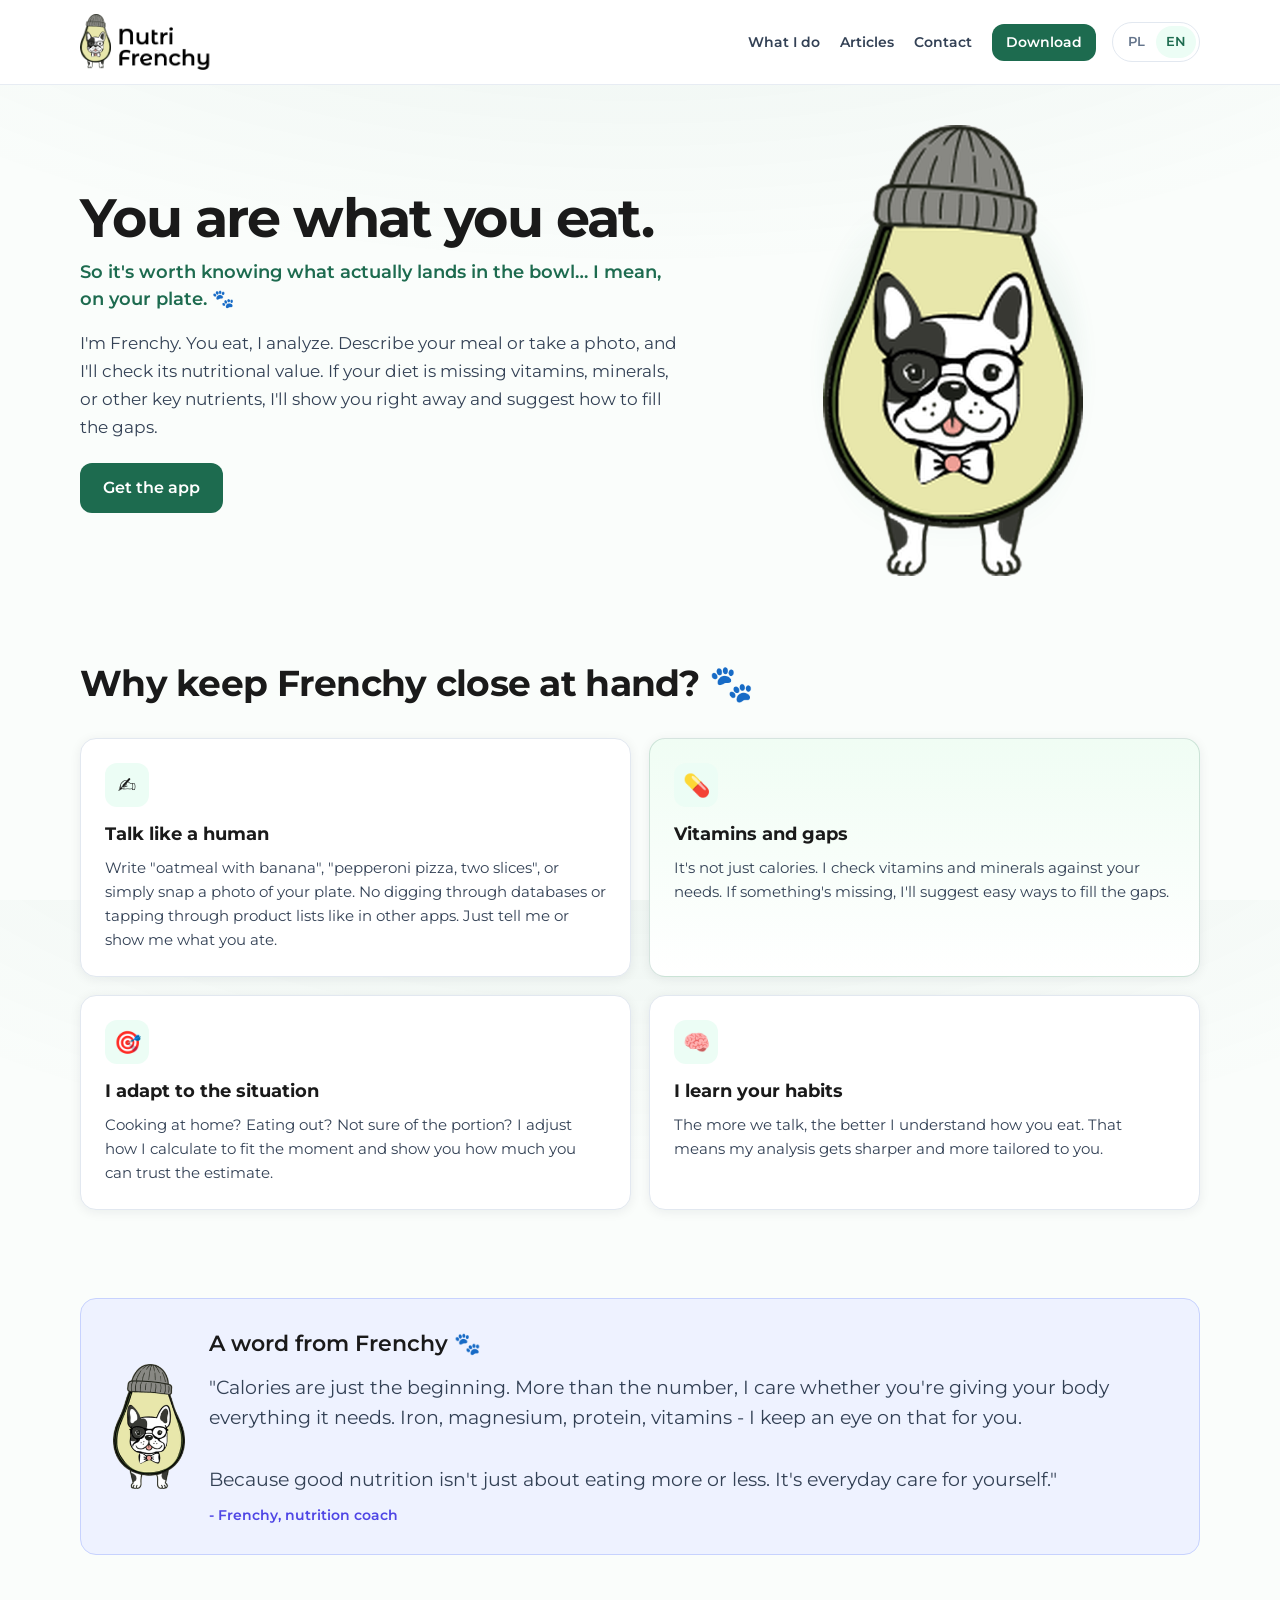
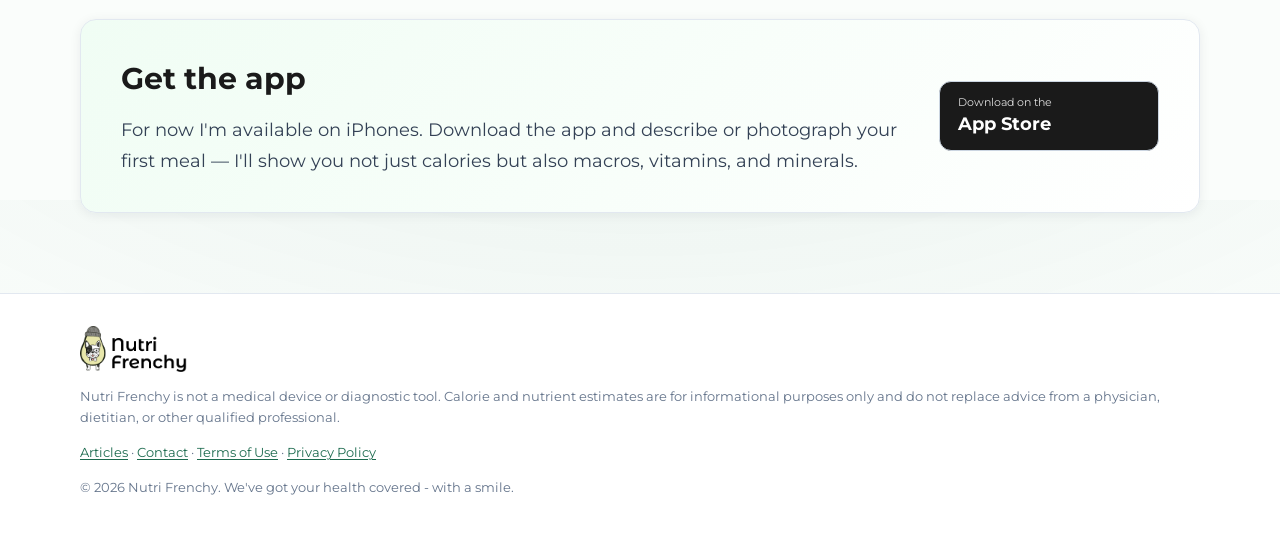
==== commit bfe85054: "Restore App Store download buttons and wire all Pobierz CTAs. Read appStoreUrl from config.js (with " ====
--- a/index.html
+++ b/index.html
@@ -71,7 +71,7 @@
           <a href="/articles" data-nav="articles" data-i18n="footer.articles">Artykuły</a>
           <a href="/contact" data-nav="contact" data-i18n="nav.contact">Kontakt</a>
           <a href="#beta" data-i18n="nav.beta" class="is-temporarily-hidden" hidden>Dołącz do rodziny</a>
-          <a href="#download" data-nav="download" class="nav-cta" data-i18n="nav.download">Pobierz</a>
+          <a href="#" data-app-store-link data-nav="download" class="nav-cta" data-i18n="nav.download" target="_blank" rel="noopener noreferrer">Pobierz</a>
         </nav>
         <div class="lang-switch" role="group" data-i18n-aria="a11y.langSwitch" aria-label="Wybierz język">
           <button type="button" class="lang-btn lang-btn--active" data-lang="pl" aria-pressed="true">PL</button>
@@ -93,7 +93,7 @@
             Opisz posiłek albo zrób zdjęcie — Frenchy pokaże nie tylko co w nim jest, ale też jak Twoje nawyki żywieniowe wyglądają w czasie. Bo prawdziwa zmiana zaczyna się od zobaczenia wzorca, nie od liczenia kalorii.
           </p>
           <div class="hero-actions">
-            <a class="btn btn-primary" href="#download" data-i18n="hero.ctaDownload">Pobierz aplikację</a>
+            <a class="btn btn-primary" href="#" data-app-store-link data-i18n="hero.ctaDownload" target="_blank" rel="noopener noreferrer">Pobierz aplikację</a>
             <a class="btn btn-outline is-temporarily-hidden" href="#beta" data-i18n="hero.ctaBeta" hidden>Dołącz do rodziny</a>
           </div>
         </div>
@@ -216,7 +216,7 @@
           </p>
         </div>
         <div class="store-buttons">
-          <a id="app-store-link" class="store-btn store-btn--apple" href="#" target="_blank" rel="noopener noreferrer" hidden>
+          <a id="app-store-link" class="store-btn store-btn--apple" href="#" data-app-store-link target="_blank" rel="noopener noreferrer">
             <span class="store-btn-label" data-i18n="download.storeLabel">Pobierz w</span>
             <span class="store-btn-name">App Store</span>
           </a>
--- a/styles.css
+++ b/styles.css
@@ -37,16 +37,25 @@
 
 html {
   scroll-behavior: smooth;
+  height: 100%;
 }
 
 body {
   margin: 0;
+  min-height: 100%;
+  min-height: 100dvh;
+  display: flex;
+  flex-direction: column;
   font-family: var(--font);
   color: var(--text-primary);
   background:
     radial-gradient(ellipse 80% 50% at 50% -20%, rgba(29, 107, 79, 0.08), transparent),
     var(--screen-subtle);
   line-height: 1.5;
+}
+
+main {
+  flex: 1 0 auto;
 }
 
 img {
@@ -494,15 +503,19 @@
   padding: 28px 0 64px;
 }
 
-.article-page .breadcrumb {
+.article-page .article-back {
   margin: 0 0 18px;
+}
+
+.article-page .article-back a {
+  color: var(--brand);
+  font-weight: 600;
+  text-decoration: none;
   font-size: 14px;
-  color: var(--text-muted);
-}
-
-.article-page .breadcrumb a {
-  color: var(--brand);
-  font-weight: 600;
+}
+
+.article-page .article-back a:hover {
+  text-decoration: underline;
 }
 
 .article-page .article-hero {
@@ -740,6 +753,7 @@
 }
 
 .site-footer {
+  flex-shrink: 0;
   padding: 32px 0 40px;
   border-top: 1px solid var(--border-light);
   background: var(--screen);
@@ -1094,21 +1108,6 @@
   margin-bottom: 20px;
 }
 
-.legal-page .breadcrumb {
-  margin: 0 0 8px;
-  color: var(--text-secondary);
-  font-size: 0.95rem;
-}
-
-.legal-page .breadcrumb a {
-  color: var(--brand);
-  text-decoration: none;
-}
-
-.legal-page .breadcrumb a:hover {
-  text-decoration: underline;
-}
-
 .legal-stamp {
   margin: 0;
   color: var(--text-secondary);
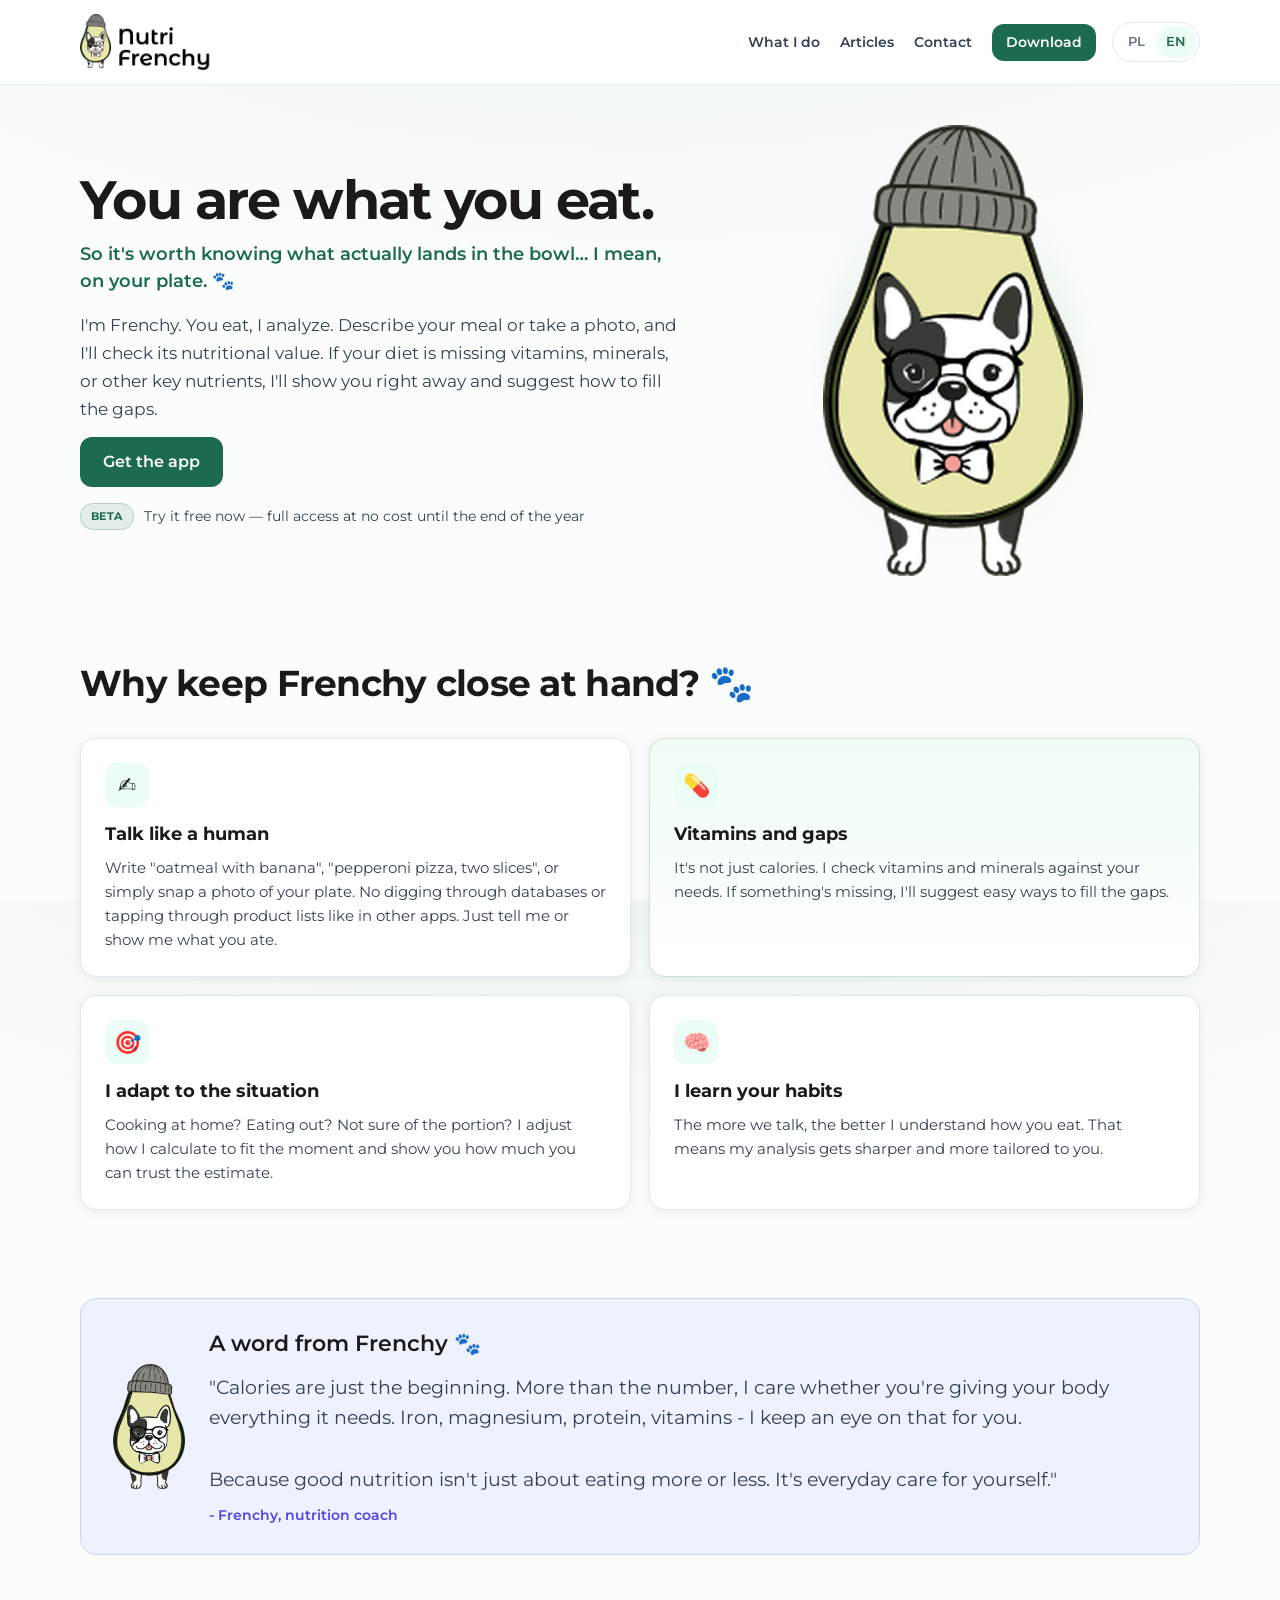
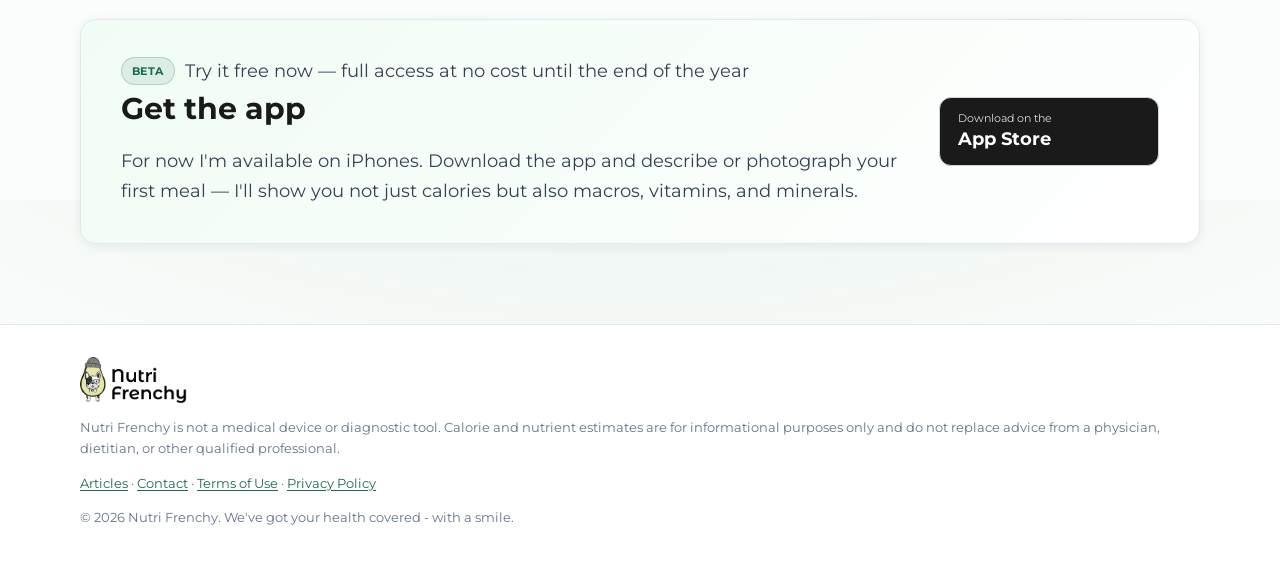
==== commit 9c134b90: "Add beta promo messaging to hero and download sections. Highlight free full access until end of year" ====
--- a/index.html
+++ b/index.html
@@ -30,7 +30,7 @@
   <link rel="preconnect" href="https://fonts.googleapis.com" />
   <link rel="preconnect" href="https://fonts.gstatic.com" crossorigin />
   <link href="https://fonts.googleapis.com/css2?family=Montserrat:wght@400;600;700&display=swap" rel="stylesheet" />
-  <link rel="stylesheet" href="/styles.css?v=17" />
+  <link rel="stylesheet" href="/styles.css?v=18" />
   <script type="application/ld+json">
     {
       "@context": "https://schema.org",
@@ -96,6 +96,10 @@
             <a class="btn btn-primary" href="#" data-app-store-link data-i18n="hero.ctaDownload" target="_blank" rel="noopener noreferrer">Pobierz aplikację</a>
             <a class="btn btn-outline is-temporarily-hidden" href="#beta" data-i18n="hero.ctaBeta" hidden>Dołącz do rodziny</a>
           </div>
+          <p class="beta-promo beta-promo--hero">
+            <span class="beta-badge" data-i18n="betaPromo.badge">Wersja beta</span>
+            <span data-i18n="betaPromo.pitch">Testuj już teraz za darmo — pełna wersja bez opłat do końca roku</span>
+          </p>
         </div>
         <div class="hero-visual" aria-hidden="true">
           <div class="hero-orbit">
@@ -210,6 +214,10 @@
     <section id="download" class="download">
       <div class="container download-inner card">
         <div class="download-copy">
+          <p class="beta-promo beta-promo--download">
+            <span class="beta-badge" data-i18n="betaPromo.badge">Wersja beta</span>
+            <span data-i18n="betaPromo.pitch">Testuj już teraz za darmo — pełna wersja bez opłat do końca roku</span>
+          </p>
           <h2 data-i18n="download.title">Pobierz aplikację</h2>
           <p data-i18n="download.lead">
             Na początek jestem dostępny na iPhone'ach. Pobierz aplikację i opisz albo sfotografuj swój pierwszy posiłek — a ja pokażę Ci nie tylko kalorie, ale też makroskładniki, witaminy i minerały.
@@ -247,7 +255,7 @@
   </footer>
 
   <script src="/config.js"></script>
-  <script src="/i18n.js?v=17"></script>
+  <script src="/i18n.js?v=18"></script>
   <script src="/site-chrome.js"></script>
   <script src="/app.js?v=9"></script>
 </body>
--- a/styles.css
+++ b/styles.css
@@ -248,6 +248,41 @@
   gap: 12px;
 }
 
+.beta-promo {
+  display: flex;
+  flex-wrap: wrap;
+  align-items: center;
+  gap: 10px;
+  margin: 0;
+  font-size: 14px;
+  line-height: 1.5;
+  color: var(--text-secondary);
+}
+
+.beta-promo--hero {
+  margin-top: 16px;
+  max-width: 36rem;
+}
+
+.beta-promo--download {
+  margin-bottom: 14px;
+}
+
+.beta-badge {
+  display: inline-flex;
+  align-items: center;
+  padding: 4px 10px;
+  border-radius: 999px;
+  font-size: 11px;
+  font-weight: 700;
+  letter-spacing: 0.04em;
+  text-transform: uppercase;
+  color: var(--brand);
+  background: rgba(29, 107, 79, 0.1);
+  border: 1px solid rgba(29, 107, 79, 0.22);
+  flex-shrink: 0;
+}
+
 .btn {
   display: inline-flex;
   align-items: center;
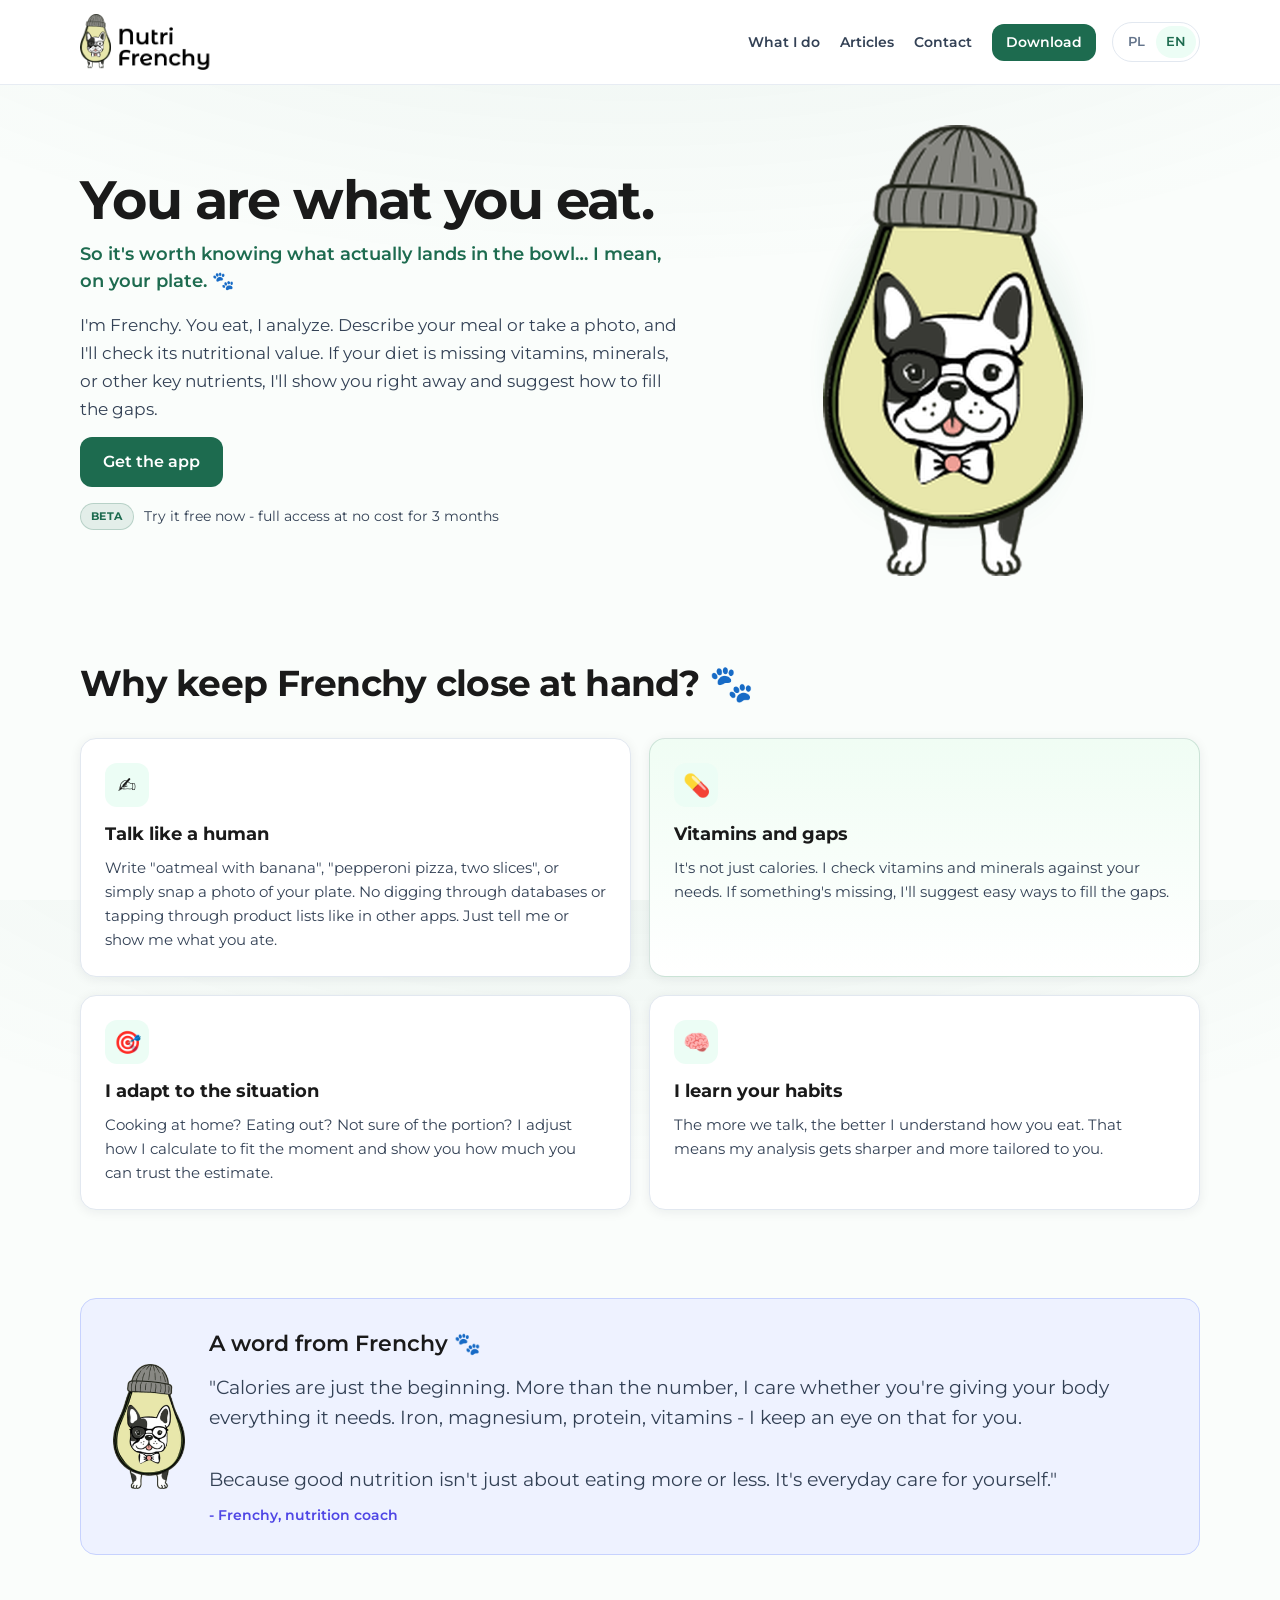
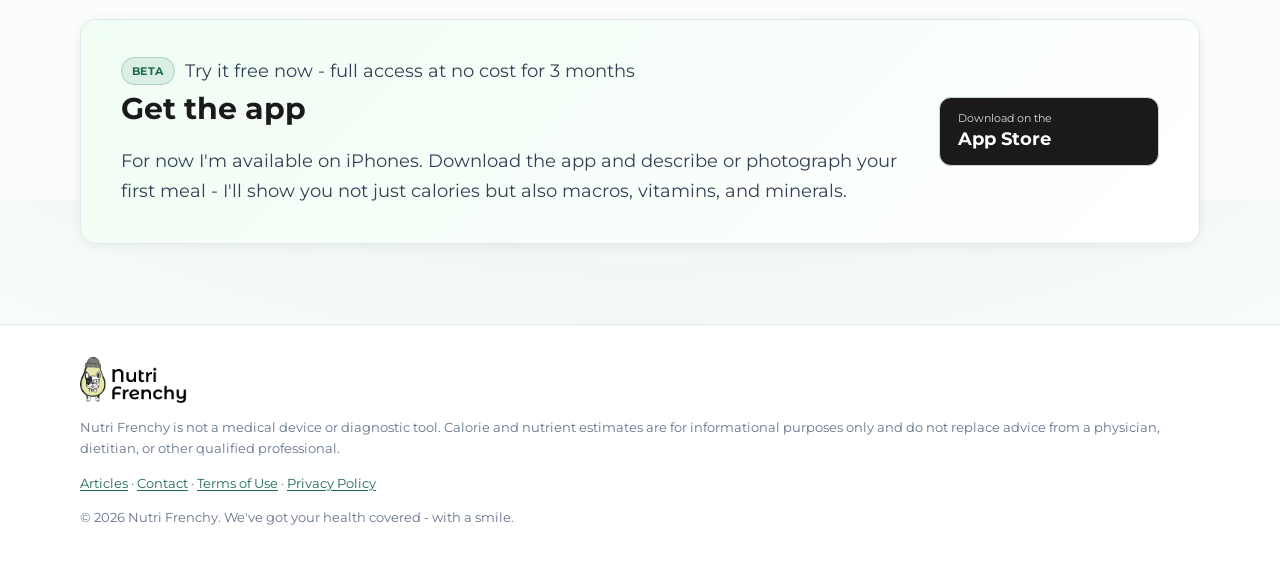
==== commit 06433054: "Update beta promo to 3 months and use short hyphens sitewide. Replace em dashes with hyphens across " ====
--- a/index.html
+++ b/index.html
@@ -90,7 +90,7 @@
             Twoje jedzenie mówi więcej, niż myślisz.
           </p>
           <p class="hero-lead" data-i18n="hero.lead">
-            Opisz posiłek albo zrób zdjęcie — Frenchy pokaże nie tylko co w nim jest, ale też jak Twoje nawyki żywieniowe wyglądają w czasie. Bo prawdziwa zmiana zaczyna się od zobaczenia wzorca, nie od liczenia kalorii.
+            Opisz posiłek albo zrób zdjęcie - Frenchy pokaże nie tylko co w nim jest, ale też jak Twoje nawyki żywieniowe wyglądają w czasie. Bo prawdziwa zmiana zaczyna się od zobaczenia wzorca, nie od liczenia kalorii.
           </p>
           <div class="hero-actions">
             <a class="btn btn-primary" href="#" data-app-store-link data-i18n="hero.ctaDownload" target="_blank" rel="noopener noreferrer">Pobierz aplikację</a>
@@ -98,7 +98,7 @@
           </div>
           <p class="beta-promo beta-promo--hero">
             <span class="beta-badge" data-i18n="betaPromo.badge">Wersja beta</span>
-            <span data-i18n="betaPromo.pitch">Testuj już teraz za darmo — pełna wersja bez opłat do końca roku</span>
+            <span data-i18n="betaPromo.pitch">Testuj już teraz za darmo - pełna wersja bez opłat przez 3 miesiące</span>
           </p>
         </div>
         <div class="hero-visual" aria-hidden="true">
@@ -181,7 +181,7 @@
     </section>
 
     <section id="beta" class="beta is-temporarily-hidden" hidden>
-      <!-- Tymczasowo ukryte — przywróć: usuń class="is-temporarily-hidden" i atrybut hidden -->
+      <!-- Tymczasowo ukryte - przywróć: usuń class="is-temporarily-hidden" i atrybut hidden -->
       <div class="container beta-grid">
         <div class="beta-copy">
           <h2 data-i18n="beta.title">Zostań członkiem rodziny Frenchy'ego 🐾</h2>
@@ -216,11 +216,11 @@
         <div class="download-copy">
           <p class="beta-promo beta-promo--download">
             <span class="beta-badge" data-i18n="betaPromo.badge">Wersja beta</span>
-            <span data-i18n="betaPromo.pitch">Testuj już teraz za darmo — pełna wersja bez opłat do końca roku</span>
+            <span data-i18n="betaPromo.pitch">Testuj już teraz za darmo - pełna wersja bez opłat przez 3 miesiące</span>
           </p>
           <h2 data-i18n="download.title">Pobierz aplikację</h2>
           <p data-i18n="download.lead">
-            Na początek jestem dostępny na iPhone'ach. Pobierz aplikację i opisz albo sfotografuj swój pierwszy posiłek — a ja pokażę Ci nie tylko kalorie, ale też makroskładniki, witaminy i minerały.
+            Na początek jestem dostępny na iPhone'ach. Pobierz aplikację i opisz albo sfotografuj swój pierwszy posiłek - a ja pokażę Ci nie tylko kalorie, ale też makroskładniki, witaminy i minerały.
           </p>
         </div>
         <div class="store-buttons">
@@ -255,7 +255,7 @@
   </footer>
 
   <script src="/config.js"></script>
-  <script src="/i18n.js?v=18"></script>
+  <script src="/i18n.js?v=19"></script>
   <script src="/site-chrome.js"></script>
   <script src="/app.js?v=9"></script>
 </body>
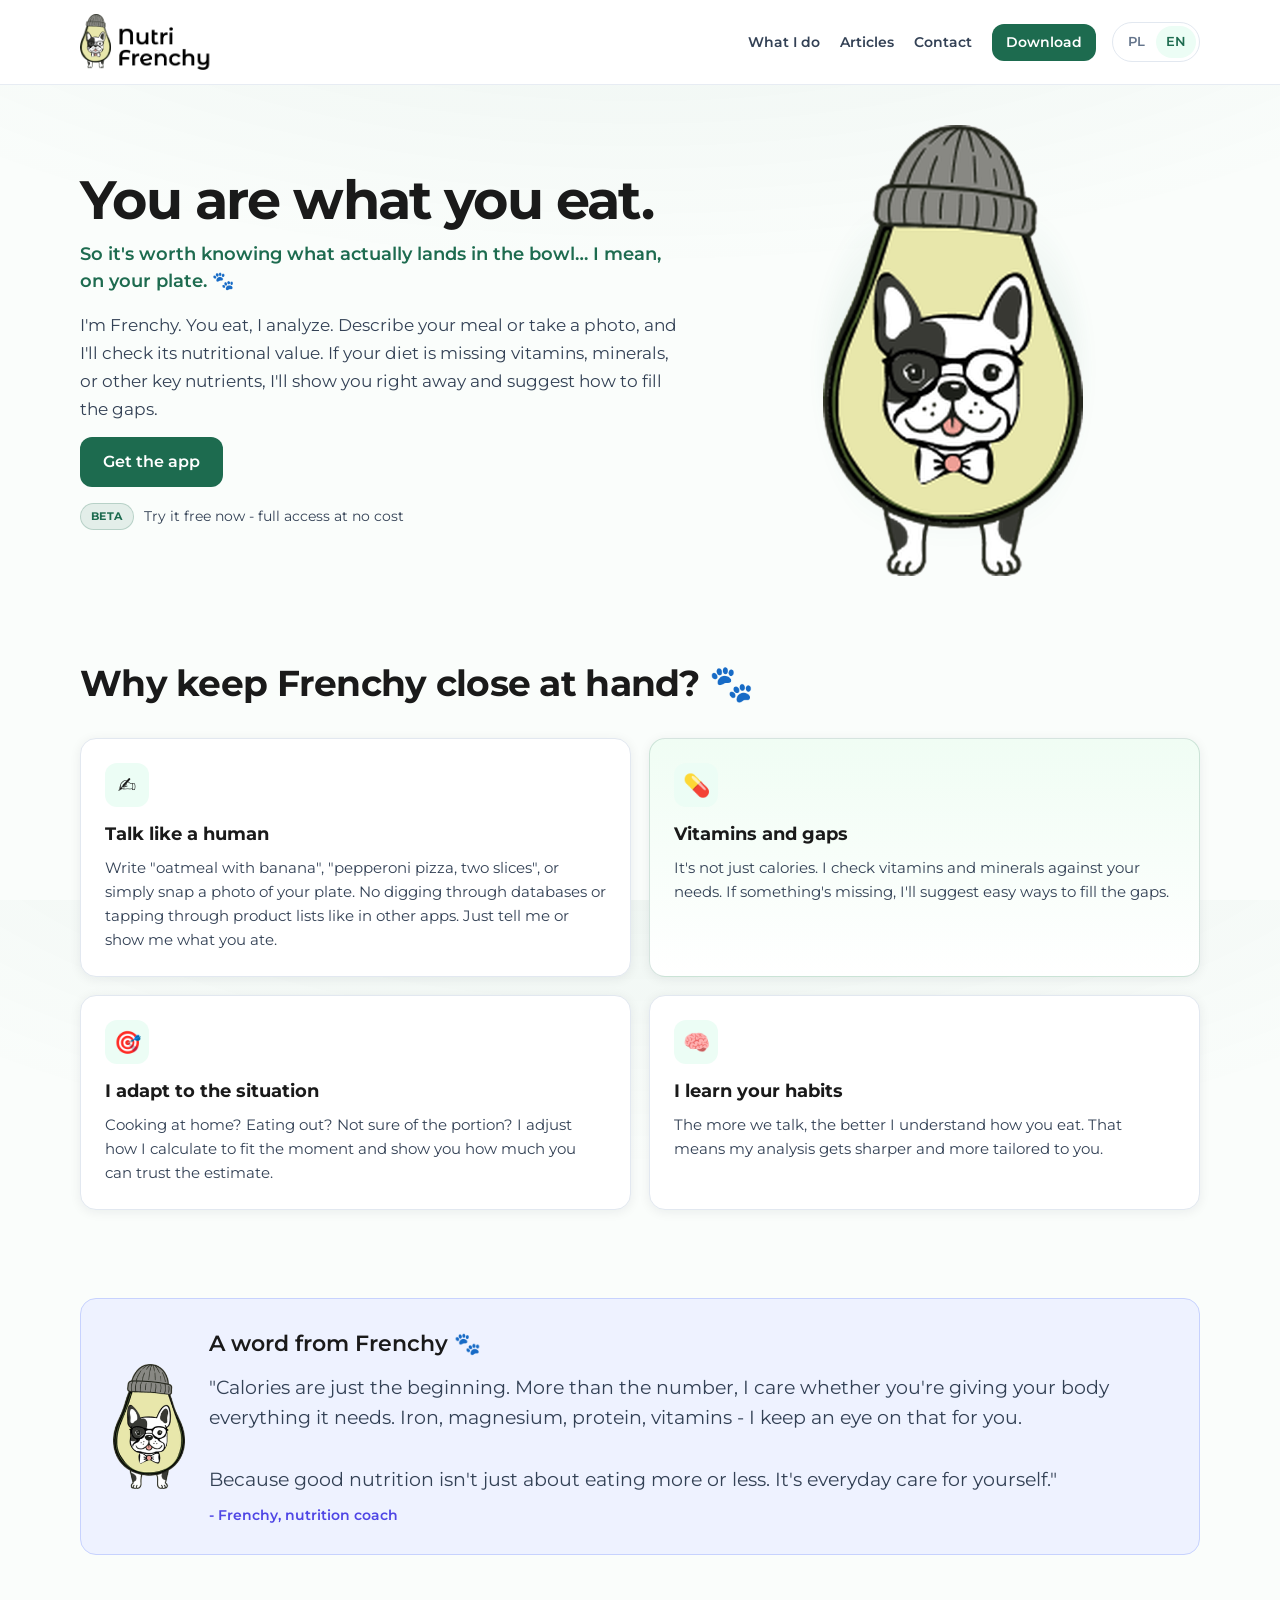
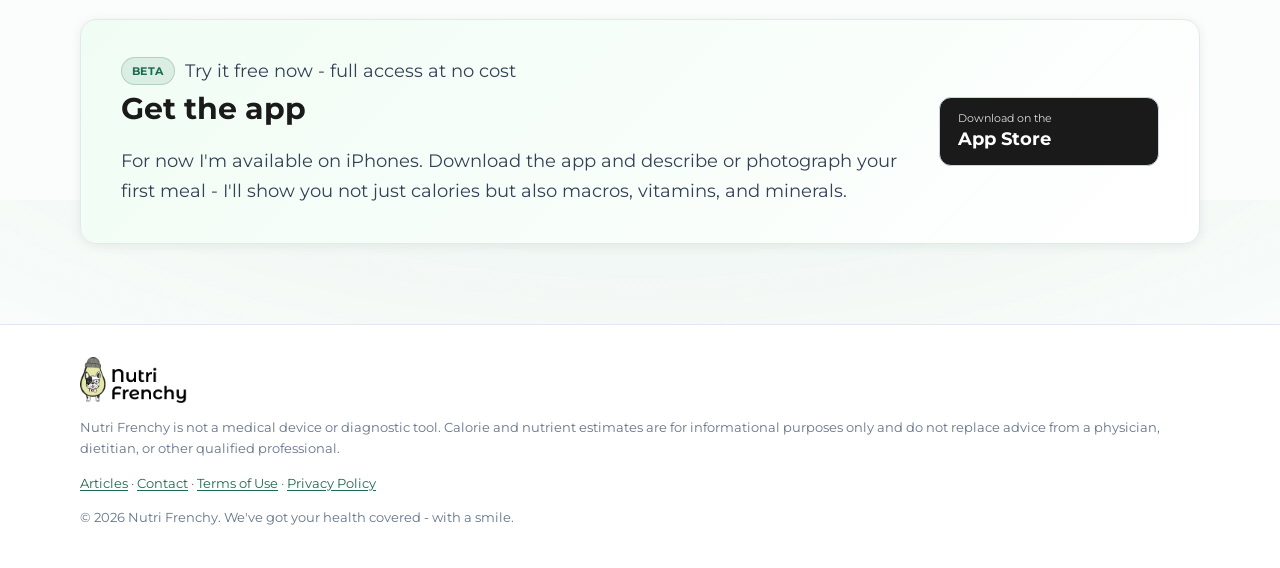
==== commit a3dcea9d: "Remove time limit from beta promo copy. Keep beta badge and free full-access pitch without specifyin" ====
--- a/index.html
+++ b/index.html
@@ -98,7 +98,7 @@
           </div>
           <p class="beta-promo beta-promo--hero">
             <span class="beta-badge" data-i18n="betaPromo.badge">Wersja beta</span>
-            <span data-i18n="betaPromo.pitch">Testuj już teraz za darmo - pełna wersja bez opłat przez 3 miesiące</span>
+            <span data-i18n="betaPromo.pitch">Testuj już teraz za darmo - pełna wersja bez opłat</span>
           </p>
         </div>
         <div class="hero-visual" aria-hidden="true">
@@ -216,7 +216,7 @@
         <div class="download-copy">
           <p class="beta-promo beta-promo--download">
             <span class="beta-badge" data-i18n="betaPromo.badge">Wersja beta</span>
-            <span data-i18n="betaPromo.pitch">Testuj już teraz za darmo - pełna wersja bez opłat przez 3 miesiące</span>
+            <span data-i18n="betaPromo.pitch">Testuj już teraz za darmo - pełna wersja bez opłat</span>
           </p>
           <h2 data-i18n="download.title">Pobierz aplikację</h2>
           <p data-i18n="download.lead">
@@ -255,7 +255,7 @@
   </footer>
 
   <script src="/config.js"></script>
-  <script src="/i18n.js?v=19"></script>
+  <script src="/i18n.js?v=20"></script>
   <script src="/site-chrome.js"></script>
   <script src="/app.js?v=9"></script>
 </body>
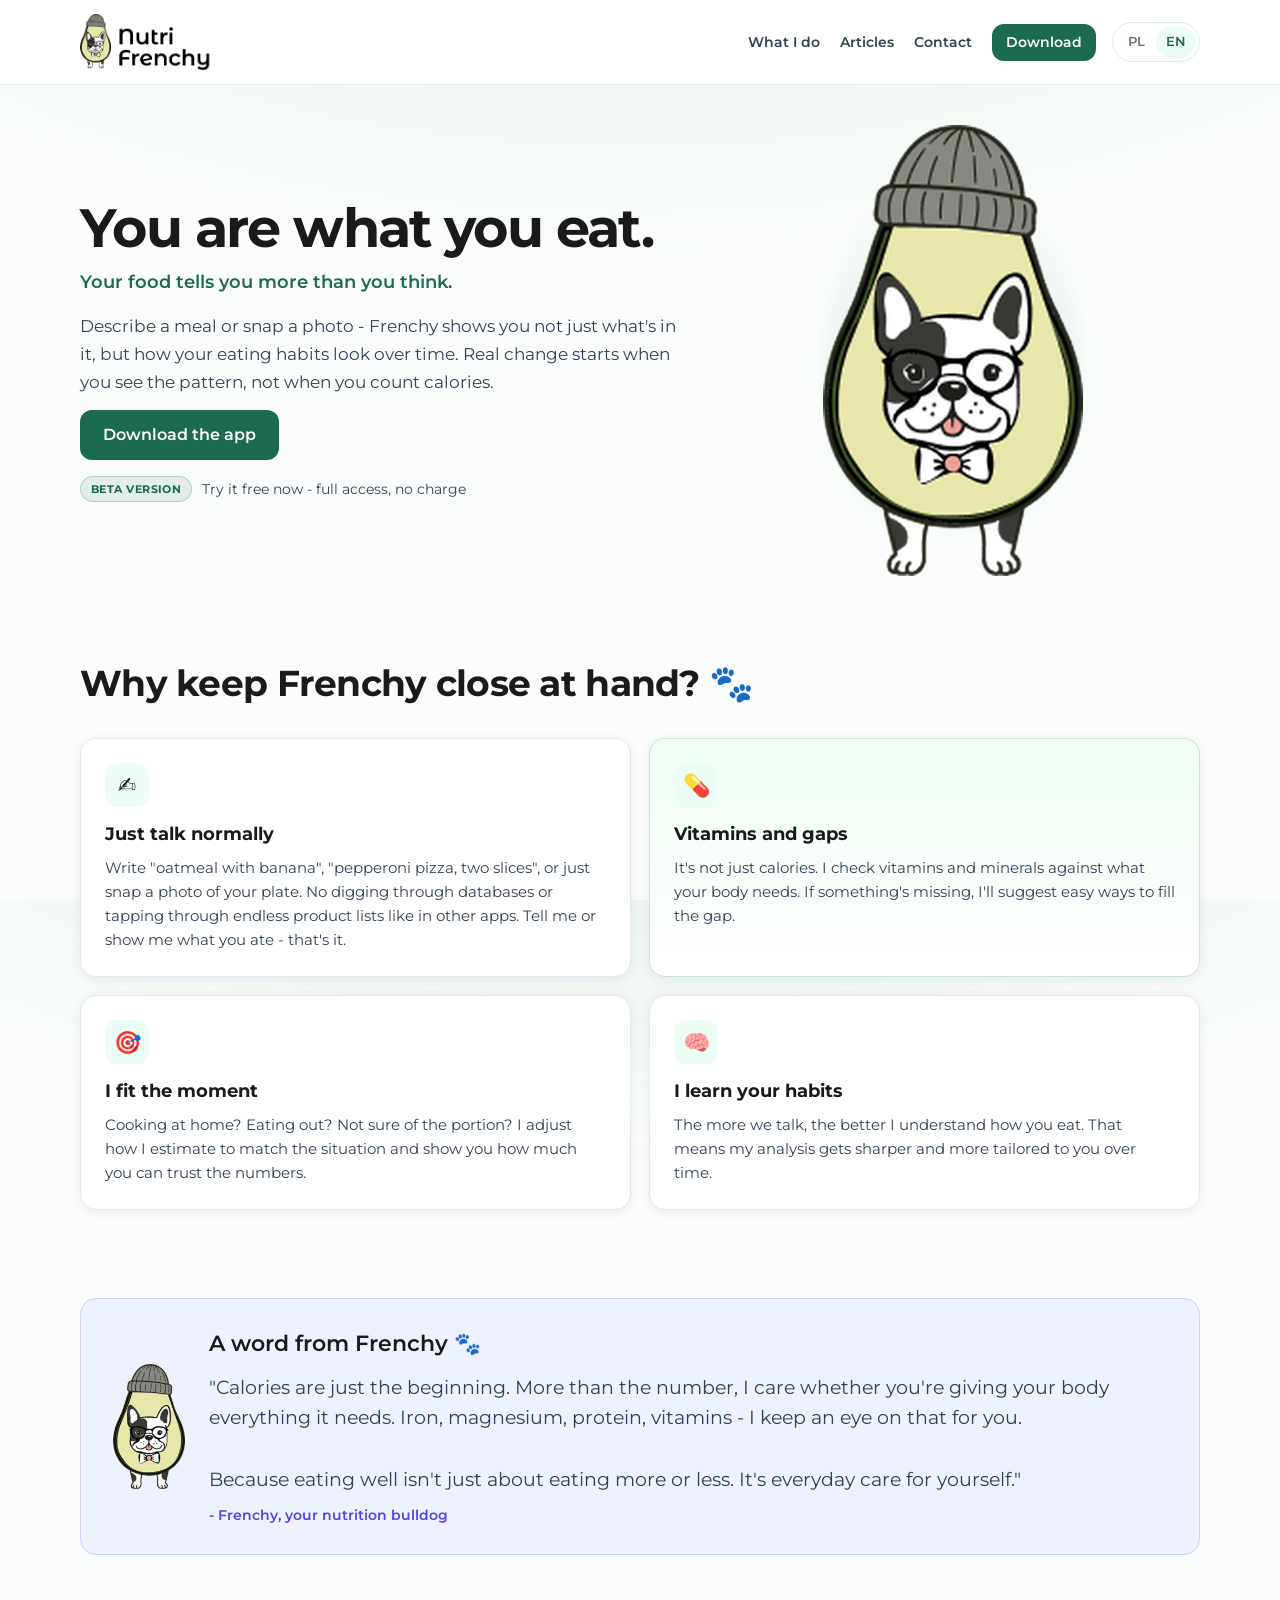
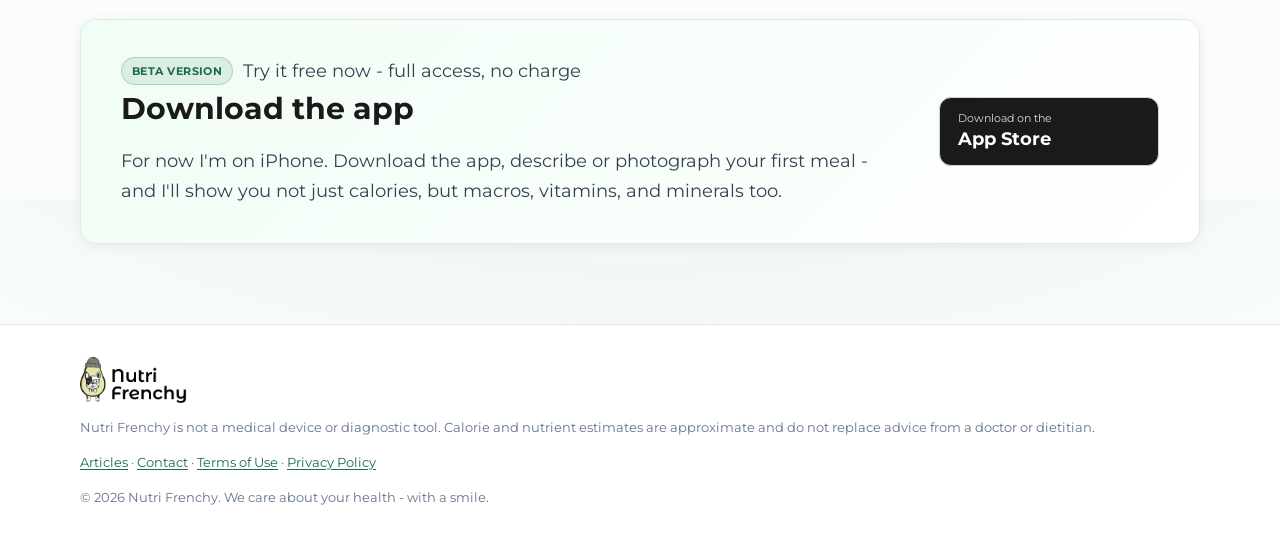
==== commit 1d7d7f89: "Rewrite English landing copy to match Polish naturally. Align hero, features, articles, and contact " ====
--- a/index.html
+++ b/index.html
@@ -255,7 +255,7 @@
   </footer>
 
   <script src="/config.js"></script>
-  <script src="/i18n.js?v=20"></script>
+  <script src="/i18n.js?v=21"></script>
   <script src="/site-chrome.js"></script>
   <script src="/app.js?v=9"></script>
 </body>
